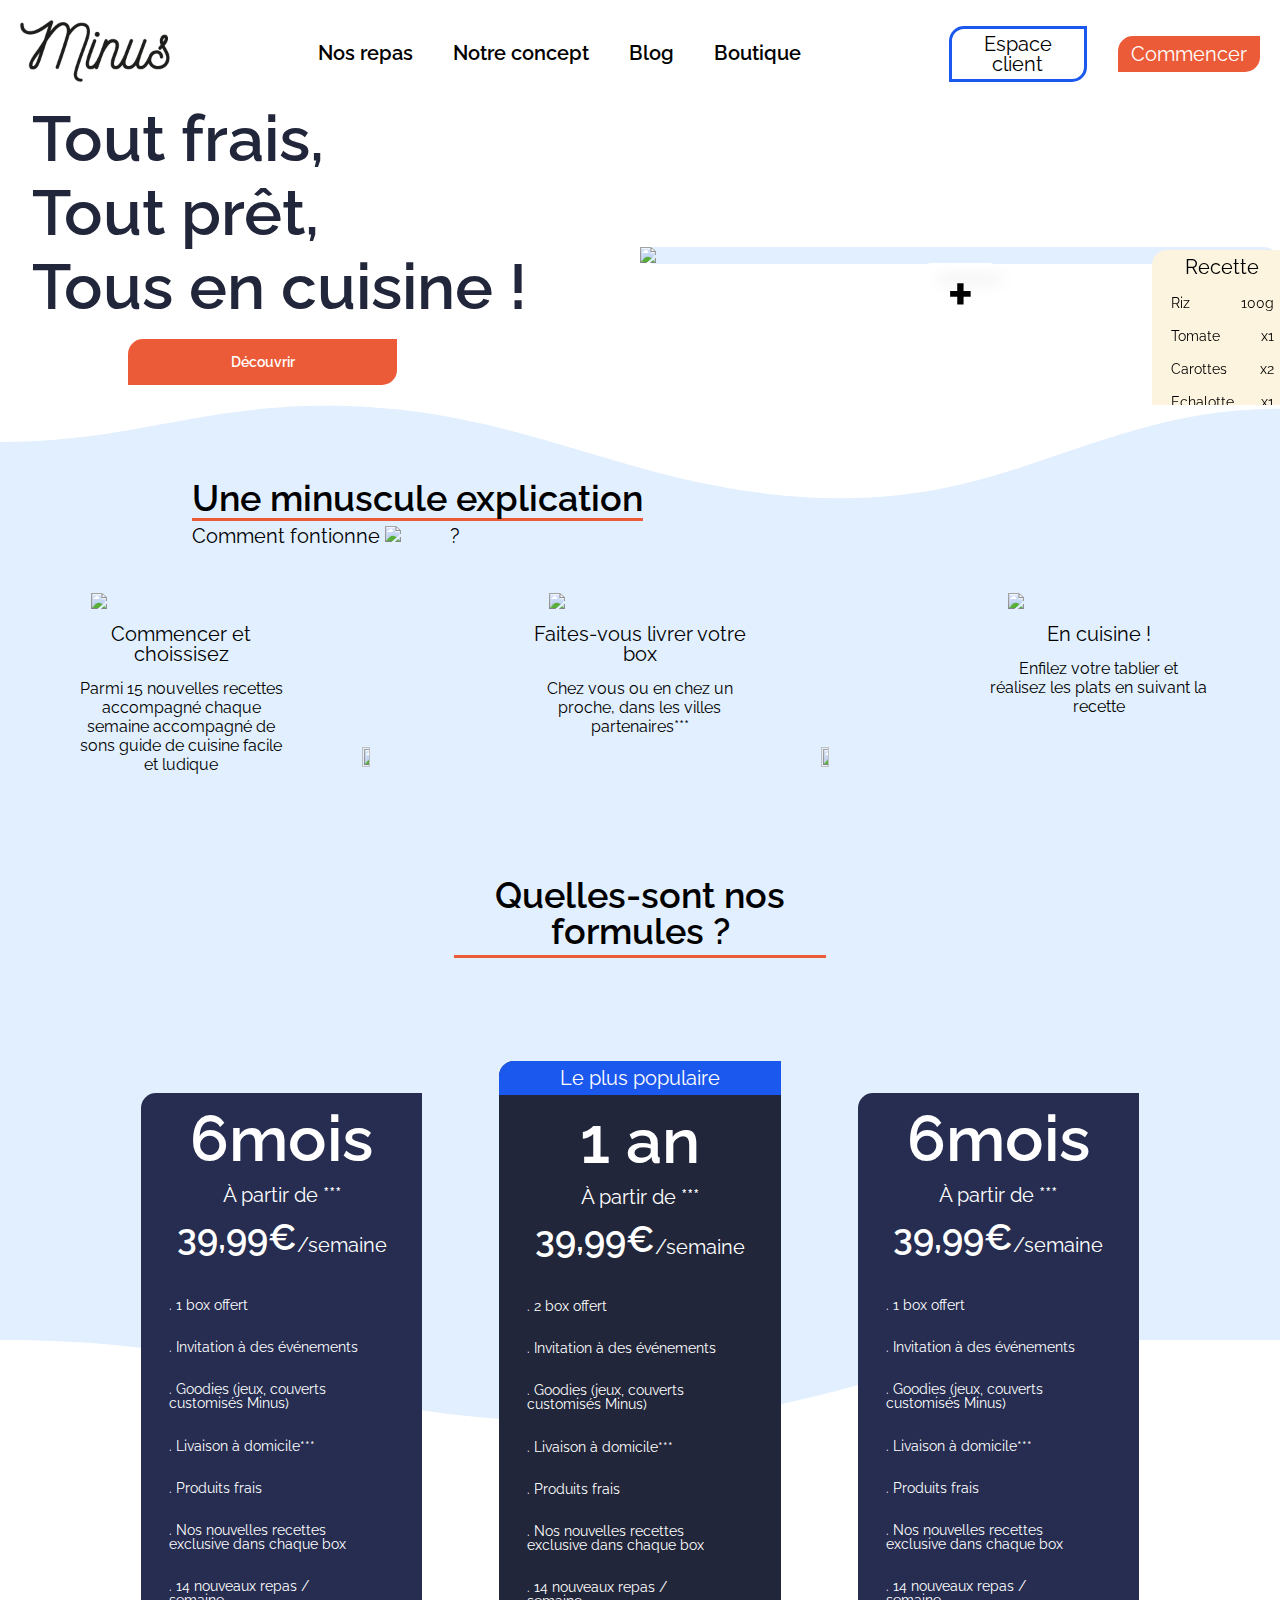
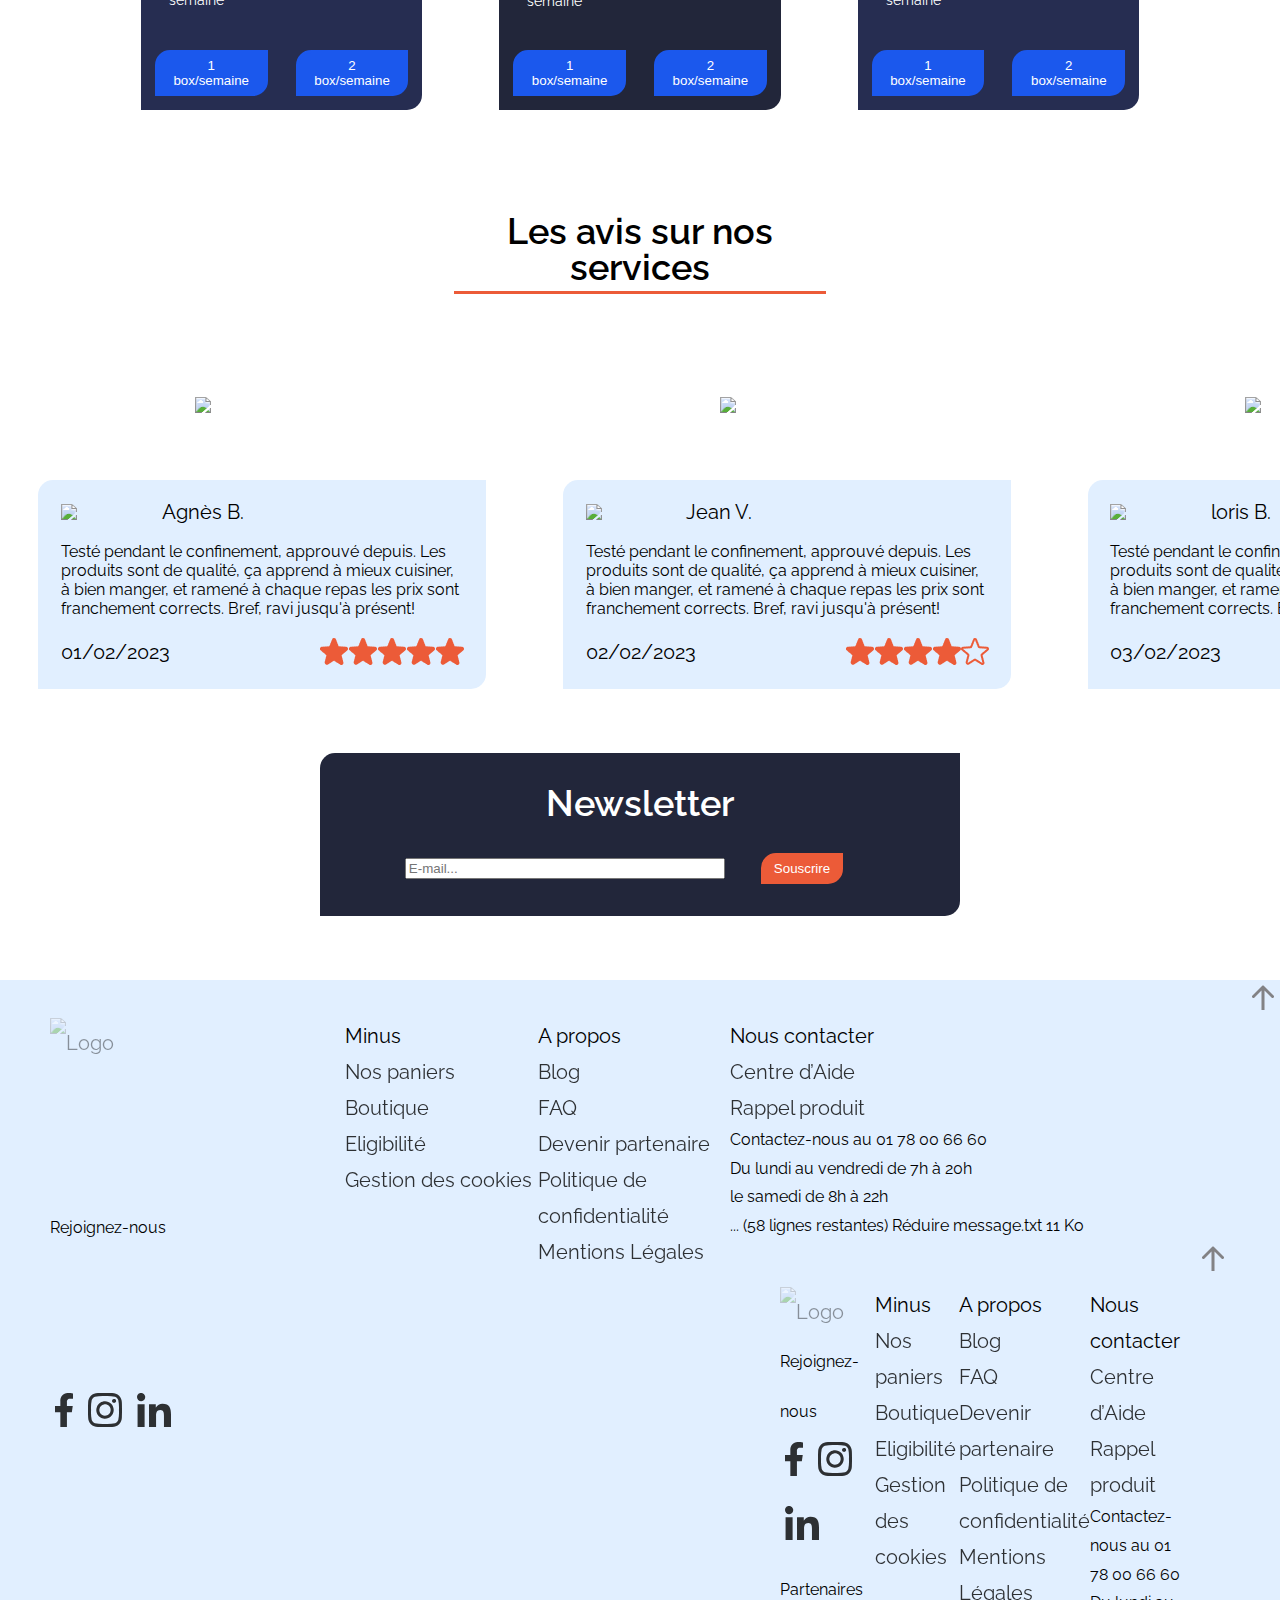
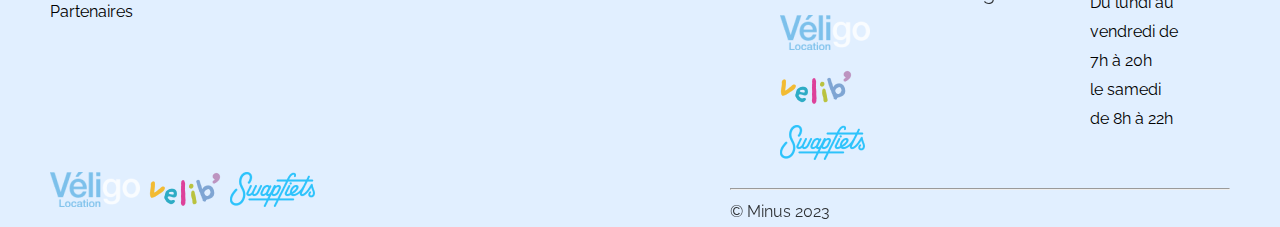
==== index.html @ b21fe46d "relou" ====
<!DOCTYPE html>
<html lang="fr">
    <head>
        <meta charset="utf-8" />
        <title>index</title>
        <link rel="stylesheet" href="reset.css">
        <link rel="stylesheet" href="accueil.css">
        <link rel="preconnect" href="https://fonts.googleapis.com"> 
        <link rel="preconnect" href="https://fonts.gstatic.com" crossorigin> 
        <link href="https://fonts.googleapis.com/css2?family=Montserrat:wght@100;200;300;400;500;600;700;800;900&family=Rubik:wght@300;400;700&display=swap" rel="stylesheet">
        <link rel="preconnect" href="https://fonts.googleapis.com"> 
        <link rel="preconnect" href="https://fonts.gstatic.com" crossorigin> 
        <link rel="stylesheet" href="">
        <link href="link rel="preconnect" href="https://fonts.googleapis.com"> 
        <link rel="preconnect" href="https://fonts.gstatic.com" crossorigin> 
        <link href="https://fonts.googleapis.com/css2?family=Raleway:wght@600;700&display=swap" rel="stylesheet">
        <link rel="stylesheet" href="accueil-mobile.css">
        <link rel="stylesheet" href="accueil.css">
        
				
    </head>
    <body>
        <header>

            <div class="menu-complet-mobile">
              <div id="mySidenav" class="sidenav">
                <a id="closeBtn" href="#" class="close">&times;</a>
                <ul>
                  <li>
                    <a href="abonnement.html">Nos Repas</a>
                  </li>
                  <li>
                    <a href="concept.html">Notre Concept</a>
                  </li>
                  <li>
                    <a href="#">Notre Blog</a>
                  </li>
                  <li>
                    <a href="#">Notre Boutique</a>
                  </li>
                  <li>
                    <a href="#">Contact</a>
                  </li>
                  <li>
                    <a href="#">Espace Minus</a>
                  </li>
                </ul>
              </div>
              <a href="#" id="openBtn">
                <span class="burger-icon">
                  <span></span>
                  <span></span>
                  <span></span>
                </span>
              </a>
              <script src="header-mobile.js"></script>
            </div>
      
            <a href="#">
              <img class="logo" src="Image/Logo minus.png" alt="Logo">
            </a>
            <nav class="nav-left">
              <ul>
                <li>
                  <a href="abonnement.html">Nos repas</a>
                </li>
                <li>
                  <a href="concept.html">Notre concept</a>
                </li>
                <li>
                  <a href="#">Blog</a>
                </li>
                <li>
                  <a href="#">Boutique</a>
                </li>
              </ul>
            </nav>
            <nav class="nav-right">
              <a id="btn-EClients" href="#">Espace client</a>
              <a id="btn-commencer" href="#">Commencer</a>
            </nav>
          </header> 
      
    <main>
        <div class="home">
            <section class="blockgauche">
                <div class="blocktxt">
                    <div class="TF">
                        <h1 class="Toutfrais">Tout frais,</h1>
                    </div>
                    <div style=>
                    <div class="TP">
                        <h1 class="Toutprêt">Tout prêt,</h1>
                    </div>
                    <div>
                    <div class="TEC">
                        <h1 class="Tousen">Tous en cuisine !</h1>
                    </div>
                </div>
                <div class="Rectangle3">Découvrir</div>
            </section>
            <section class="blockdroite">
                <div id='fondb'>
                    <h1 class="btnplus">+</h1>
                </div>
                    <div class="recette">
                        <h3>Recette</h3>
                        <ul>
                            <li><h5>Riz</h5><h5>100g</h5></li>
                            <li><h5>Tomate</h5><h5>x1</h5></li>
                            <li><h5>Carottes</h5><h5>x2</h5></li>
                            <li><h5>Echalotte</h5><h5>x1</h5></li>
                        </ul>
                    </div>
                <div class="panier">
                    <img src="image/Panier.png">
                </div>
            </section>
        </div>
        <div class="vague">
            <svg viewBox="0 0 1729 151" xmlns="http://www.w3.org/2000/svg" xmlns:xlink="http://www.w3.org/1999/xlink"><path fill="rgba(255, 255, 255, 1)" d="M 0 50 C 176.8 50 265.2 1 442 1 L 442 1 L 442 0 L 0 0 Z" stroke-width="0"></path> <path fill="rgba(255, 255, 255, 1)" d="M 441 1 C 721.4000000000001 1 861.5999999999999 126 1142 126 L 1142 126 L 1142 0 L 441 0 Z" stroke-width="0"></path> <path fill="rgba(255, 255, 255, 1)" d="M 1141 126 C 1376.2 126 1493.8 5 1729 5 L 1729 5 L 1729 0 L 1141 0 Z" stroke-width="0"></path></svg>
            <div class="tout">
                <h2 class='titre1'>Une minuscule explication </h2>
                <div class="paratout">
                    <h3 class="CF">Comment fontionne</h3>
                    <img class="plogo" src="image/Logo minus.png">
                    <h3>?</h3>
                </div>
            </div>
        </div>
        <div class='wave'>
            <div class="expli">
                <div class="explication">
                    <img src="image/panierplein.png">
                    <h3>Commencer et choissisez</h3>
                    <h4>Parmi 15 nouvelles recettes accompagné chaque semaine accompagné de sons guide de cuisine facile et ludique</h4>
                </div>
                <img class="fleche" src="image/Flechefleche.png" alt="">
                <div class="explication">
                    <img src="image/velo.png">
                    <h3>Faites-vous livrer votre box</h3>
                    <h4>Chez vous ou en chez un proche, dans les villes partenaires***</h4>
                </div>
                <img class="fleche" src="image/Flechefleche.png" alt="">
                <div class="explication">
                    <img src="image/salade.png">
                    <h3>En cuisine !</h3>
                    <h4>Enfilez votre tablier et réalisez les plats en suivant la recette</h4>
                </div>
            </div>
            <div>
                <h2 class="titre2">Quelles-sont nos formules ?</h2>
            </div>
            <div class="abonnements_mobiles">
                <div class="abonnement_mobile">
                    <div class="haut">
                        <div class="abo_gauche">
                            <h1>1 an</h1>
                            <h3>À partir de ***</h3>
                            <div class="aboprix_mobile"><h2>39,99 €</h2><h3>/semaine</h3></div>
                        </div>
                        <div class="abo_droite">
                            <h5>. 2 box offerts</h5>
                            <h5>. Invitation à des événements </h5>
                            <h5>. Goodies (jeux, couverts Minus...)</h5>
                        </div>
                    </div>
                    <div class="bas_mobile">
                        <h3>Faites votre choix</h3>
                        <div class="btn_mobile">
                            <button class="button">1 box/semaine</button>
                            <button class="button">2 box/semaine</button>
                        </div>
                    </div>
                </div>
                <div class="abonnement_mobile">
                    <div class="haut">
                        <div class="abo_gauche">
                            <h1>1 an</h1>
                            <h3>À partir de ***</h3>
                            <div class="aboprix_mobile"><h2>39,99 €</h2><h3>/semaine</h3></div>
                        </div>
                        <div class="abo_droite">
                            <h5>. 2 box offerts</h5>
                            <h5>. Invitation à des événements </h5>
                            <h5>. Goodies (jeux, couverts Minus...)</h5>
                        </div>
                    </div>
                    <div class="bas_mobile">
                        <h3>Faites votre choix</h3>
                        <div class="btn_mobile">
                            <button class="button">1 box/semaine</button>
                            <button class="button">2 box/semaine</button>
                        </div>
                    </div>
                </div>
                <div class="abonnement_mobile">
                    <div class="haut">
                        <div class="abo_gauche">
                            <h1>1 an</h1>
                            <h3>À partir de ***</h3>
                            <div class="aboprix_mobile"><h2>39,99 €</h2><h3>/semaine</h3></div>
                        </div>
                        <div class="abo_droite">
                            <h5>. 2 box offerts</h5>
                            <h5>. Invitation à des événements </h5>
                            <h5>. Goodies (jeux, couverts Minus...)</h5>
                        </div>
                    </div>
                    <div class="bas_mobile">
                        <h3>Faites votre choix</h3>
                        <div class="btn_mobile">
                            <button class="button">1 box/semaine</button>
                            <button class="button">2 box/semaine</button>
                        </div>
                    </div>
                </div>
            </div>
            <div class="abonnements">
                <div class="abonnement">
                    <div class="headabo">
                        <h1>6mois</h1>
                        <h3>À partir de ***</h3>
                        <div class="aboprix"><h2>39,99€</h2><h3>/semaine</h3></div>
                    </div>
                        <ul>
                            <li><h5>. 1 box offert</h5><img class="check"src="image/check box.png" alt=""></li>
                            <li><h5>. Invitation à des événements</h5><img class="check"src="image/check box non.png" alt=""></li>
                            <li><h5>. Goodies (jeux, couverts customisés Minus)</h5><img class="check"src="image/check box non.png" alt=""></li>
                            <li><h5>. Livaison à domicile***</h5><img class="check"src="image/check box.png" alt=""></li>
                            <li><h5>. Produits frais</h5><img class="check"src="image/check box.png" alt=""></li>
                            <li><h5>. Nos nouvelles recettes exclusive dans chaque box</h5><img class="check"src="image/check box.png" alt=""></li>
                            <li><h5>. 14 nouveaux repas / semaine</h5><img class="check"src="image/check box.png" alt=""></li>
                        </ul>
                    <div class="btnabo">
                        <button class="btn-bleu">1 box/semaine</button>
                        <button class="btn-bleu">2 box/semaine</button>
                    </div>
                </div>
                <div class="abonnement abonnement-1-an">
                    <div class="LPP"><h3>Le plus populaire</h3></div>
                    <div class="headabo">
                        <h1>1 an</h1>
                        <h3>À partir de ***</h3>
                        <div class="aboprix"><h2>39,99€</h2><h3>/semaine</h3></div>
                    </div>
                        <ul>
                            <li><h5>. 2 box offert</h5><img class="check"src="image/check box.png" alt=""></li>
                            <li><h5>. Invitation à des événements</h5><img class="check"src="image/check box.png" alt=""></li>
                            <li><h5>. Goodies (jeux, couverts customisés Minus)</h5><img class="check"src="image/check box.png" alt=""></li>
                            <li><h5>. Livaison à domicile***</h5><img class="check"src="image/check box.png" alt=""></li>
                            <li><h5>. Produits frais</h5><img class="check"src="image/check box.png" alt=""></li>
                            <li><h5>. Nos nouvelles recettes exclusive dans chaque box</h5><img class="check"src="image/check box.png" alt=""></li>
                            <li><h5>. 14 nouveaux repas / semaine</h5><img class="check"src="image/check box.png" alt=""></li>
                        </ul>
                    <div class="btnabo">
                        <button class="btn-bleu">1 box/semaine</button>
                        <button class="btn-bleu">2 box/semaine</button>
                    </div>
                </div>
                <div class="abonnement">
                    <div class="headabo">
                        <h1>6mois</h1>
                        <h3>À partir de ***</h3>
                        <div class="aboprix"><h2>39,99€</h2><h3>/semaine</h3></div>
                    </div>
                        <ul>
                            <li><h5>. 1 box offert</h5><img class="check"src="image/check box non.png" alt=""></li>
                            <li><h5>. Invitation à des événements</h5><img class="check"src="image/check box non.png" alt=""></li>
                            <li><h5>. Goodies (jeux, couverts customisés Minus)</h5><img class="check"src="image/check box non.png" alt=""></li>
                            <li><h5>. Livaison à domicile***</h5><img class="check"src="image/check box non.png" alt=""></li>
                            <li><h5>. Produits frais</h5><img class="check"src="image/check box non.png" alt=""></li>
                            <li><h5>. Nos nouvelles recettes exclusive dans chaque box</h5><img class="check"src="image/check box non.png" alt=""></li>
                            <li><h5>. 14 nouveaux repas / semaine</h5><img class="check"src="image/check box non.png" alt=""></li>
                        </ul>
                        <div class="btnabo">
                            <button class="btn-bleu">1 box/semaine</button>
                            <button class="btn-bleu">2 box/semaine</button>
                        </div>
                </div>
            </div> 
            <svg class="vague-2" viewBox="0 0 1728 500" xmlns="http://www.w3.org/2000/svg" xmlns:xlink="http://www.w3.org/1999/xlink"><path fill="rgba(225, 239, 255, 1)" d="M 0 0 C 396.5 0 396.5 110 793 110 L 793 110 L 793 0 L 0 0 Z" stroke-width="0"></path> <path fill="rgba(225, 239, 255, 1)" d="M 792 110 C 1178.5 110 1178.5 0 1565 0 L 1565 0 L 1565 0 L 792 0 Z" stroke-width="0"></path> </svg>
        </div>
        <h2 class="titre2" >Les avis sur nos services</h2>
        <div class="slideravis">
            <div class="avisgeneral">
                <img src="image/photo 1.png">
                <div class="avis">
                    <div class="profilavis">
                        <img src="image/photo 1.png">
                        <h3>Agnès B.</h3>
                    </div>
                    <div class="textavis">
                        <h4>Testé pendant le confinement, approuvé depuis. Les produits sont de qualité, ça apprend à mieux cuisiner, à bien manger, et ramené à chaque repas les prix sont franchement corrects. Bref, ravi jusqu'à présent!</h4>
                    </div>
                    <div class="footeravis">
                        <h3>01/02/2023</h3>
                        <div class="etoile">
                            <img src="Image/etoileo.png">
                            <img src="Image/etoileo.png">
                            <img src="Image/etoileo.png">
                            <img src="Image/etoileo.png">
                            <img src="Image/etoileo.png">
                        </div>
                    </div>
                </div>
            </div>
            <div class="avisgeneral">
                <img src="image/papy.png">
                <div class="avis">
                    <div class="profilavis">
                        <img src="image/papy.png">
                        <h3>Jean V.</h3>
                    </div>
                    <div class="textavis">
                        <h4>Testé pendant le confinement, approuvé depuis. Les produits sont de qualité, ça apprend à mieux cuisiner, à bien manger, et ramené à chaque repas les prix sont franchement corrects. Bref, ravi jusqu'à présent!</h4>
                    </div>
                    <div class="footeravis">
                        <h3>02/02/2023</h3>
                        <div class="etoile">
                            <img src="Image/etoileo.png">
                            <img src="Image/etoileo.png">
                            <img src="Image/etoileo.png">
                            <img src="Image/etoileo.png">
                            <img src="Image/etoilen.png">
                        </div>
                    </div>
                </div>
            </div>
            <div class="avisgeneral">
                <img src="image/femme.png">
                <div class="avis">
                    <div class="profilavis">
                        <img src="image/femme.png">
                        <h3>loris B.</h3>
                    </div>
                    <div class="textavis">
                        <h4>Testé pendant le confinement, approuvé depuis. Les produits sont de qualité, ça apprend à mieux cuisiner, à bien manger, et ramené à chaque repas les prix sont franchement corrects. Bref, ravi jusqu'à présent!</h4>
                    </div>
                    <div class="footeravis">
                        <h3>03/02/2023</h3>
                        <div class="etoile">
                            <img src="Image/etoileo.png">
                            <img src="Image/etoileo.png">
                            <img src="Image/etoileo.png">
                            <img src="Image/etoileo.png">
                            <img src="Image/etoileo.png">
                        </div>
                    </div>
                </div>
            </div>
            <div class="avisgeneral">
                <img src="image/photo 1.png">
                <div class="avis">
                    <div class="profilavis">
                        <img src="image/photo 1.png">
                        <h3>Agnès B.</h3>
                    </div>
                    <div class="textavis">
                        <h4>Testé pendant le confinement, approuvé depuis. Les produits sont de qualité, ça apprend à mieux cuisiner, à bien manger, et ramené à chaque repas les prix sont franchement corrects. Bref, ravi jusqu'à présent!</h4>
                    </div>
                    <div class="footeravis">
                        <h3>04/02/2023</h3>
                        <div class="etoile">
                            <img src="Image/etoileo.png">
                            <img src="Image/etoileo.png">
                            <img src="Image/etoileo.png">
                            <img src="Image/etoileo.png">
                            <img src="Image/etoileo.png">
                        </div>
                    </div>
                </div>
            </div>
            <div class="avisgeneral">
                <img src="image/photo 1.png">
                <div class="avis">
                    <div class="profilavis">
                        <img src="image/photo 1.png">
                        <h3>Agnès B.</h3>
                    </div>
                    <div class="textavis">
                        <h4>Testé pendant le confinement, approuvé depuis. Les produits sont de qualité, ça apprend à mieux cuisiner, à bien manger, et ramené à chaque repas les prix sont franchement corrects. Bref, ravi jusqu'à présent!</h4>
                    </div>
                    <div class="footeravis">
                        <h3>01/02/2023</h3>
                        <div class="etoile">
                            <img src="Image/etoileo.png">
                            <img src="Image/etoileo.png">
                            <img src="Image/etoileo.png">
                            <img src="Image/etoileo.png">
                            <img src="Image/etoilen.png">
                        </div>
                    </div>
                </div>
            </div>
        </div>
        <div class="newsletter">
            <h2>Newsletter</h2>
            <div>
                <form class="search" action="">
                <input class="placeholder" type="search" placeholder="E-mail..." required>
                <button class="button" type="submit">Souscrire</button>
              </form>   
            </div>
        </div>
    </main>
    
    <footer>
      <div class="footer-desktop">
        <div class="retour">
          <a href="#">
            <img style="padding:5px;" src="images/arrow.png" alt="flèche pour remonter">
          </a>
        </div>
        <div class="contenu-footer">
          <div class="illust">
            <a href="#">
              <img id="logo-footer" src="images/group.png" alt="Logo">
            </a>
            <p>
              <b>Rejoignez-nous</b>
            </p>
            <div class="svg-footer">
              <a href="https://www.facebook.com">
                <svg width="18" height="34" viewBox="0 0 18 34" fill="none" xmlns="http://www.w3.org/2000/svg">
                  <path d="M16.8216 19.1251L17.7542 12.9626H11.9188V8.97826C11.8783 8.51869 11.9404 8.0558 12.1007 7.62383C12.2609 7.19186 12.5152 6.80187 12.8445 6.48274C13.1739 6.1636 13.57 5.92349 14.0036 5.78017C14.4371 5.63685 14.8969 5.59398 15.349 5.65476H18.0021V0.42513C16.4439 0.167335 14.8692 0.0252887 13.2905 0.000129813C12.2045 -0.0833884 11.1136 0.0757812 10.0952 0.466355C9.07684 0.856929 8.15585 1.46935 7.39754 2.26019C6.63923 3.05103 6.06218 4.00094 5.70728 5.04258C5.35238 6.08422 5.22832 7.19208 5.34391 8.28763V12.9626H0V19.1251H5.34391V34.0001H11.9188V19.1251H16.8216Z" fill="black" />
                </svg>
              </a>
              <a href="https://www.instagram.com">
                <svg width="34" height="34" viewBox="0 0 34 34" fill="none" xmlns="http://www.w3.org/2000/svg">
                  <path d="M16.9965 8.28211C15.2733 8.28355 13.5891 8.79589 12.1569 9.75438C10.7246 10.7129 9.60858 12.0745 8.94978 13.6672C8.29098 15.2599 8.11899 17.0121 8.45553 18.7026C8.79208 20.393 9.62205 21.9457 10.8406 23.1645C12.0591 24.3833 13.6115 25.2134 15.3016 25.55C16.9917 25.8866 18.7436 25.7146 20.3359 25.0557C21.9283 24.3967 23.2896 23.2805 24.2479 21.8479C25.2062 20.4154 25.7184 18.7309 25.7199 17.0073C25.7228 15.8607 25.4991 14.7248 25.0617 13.6649C24.6244 12.605 23.9819 11.642 23.1713 10.8312C22.3607 10.0204 21.3979 9.37787 20.3382 8.94041C19.2785 8.50295 18.1429 8.27923 16.9965 8.28211ZM16.9965 22.6663C15.8761 22.6648 14.7812 22.3311 13.8504 21.7073C12.9196 21.0835 12.1946 20.1976 11.7671 19.1617C11.3397 18.1257 11.229 16.9863 11.449 15.8874C11.669 14.7886 12.2098 13.7796 13.0031 12.9882C13.7964 12.1968 14.8065 11.6584 15.9057 11.4412C17.0049 11.224 18.1439 11.3377 19.1785 11.7679C20.2131 12.198 21.0969 12.9254 21.7182 13.8581C22.3395 14.7907 22.6703 15.8866 22.6689 17.0073C22.6638 18.5091 22.064 19.9477 21.0009 21.0083C19.9379 22.0688 18.498 22.665 16.9965 22.6663ZM28.101 7.92524C28.101 7.52335 27.9818 7.13049 27.7586 6.79633C27.5354 6.46217 27.2181 6.20172 26.8469 6.04793C26.4756 5.89413 26.0672 5.85389 25.6731 5.9323C25.279 6.0107 24.917 6.20423 24.6329 6.48841C24.3487 6.77259 24.1553 7.13465 24.0769 7.52882C23.9985 7.92299 24.0387 8.33155 24.1925 8.70285C24.3462 9.07415 24.6066 9.3915 24.9407 9.61478C25.2748 9.83805 25.6676 9.95723 26.0694 9.95723C26.3367 9.95787 26.6015 9.9058 26.8487 9.804C27.0959 9.70219 27.3206 9.55266 27.5099 9.36394C27.6993 9.17522 27.8496 8.95102 27.9523 8.70415C28.0549 8.45729 28.1079 8.19261 28.1083 7.92524H28.101ZM33.8729 9.98879C33.9289 7.34597 32.9428 4.78727 31.1277 2.8659C29.2028 1.05669 26.6473 0.0713855 24.0063 0.120171C21.2004 -0.0400571 12.7877 -0.0400571 9.98188 0.120171C7.3433 0.0691425 4.78933 1.05191 2.86532 2.85862C1.05335 4.78197 0.0677381 7.33933 0.120147 9.98151C-0.0400489 12.7879 -0.0400489 21.2024 0.120147 24.0088C0.0643392 26.6516 1.05043 29.2102 2.86532 31.1317C4.79055 32.9407 7.34564 33.9267 9.98674 33.8798C12.7926 34.0401 21.2053 34.0401 24.0111 33.8798C26.6534 33.9356 29.2114 32.9494 31.1326 31.1341C32.9414 29.2088 33.9265 26.6527 33.8777 24.0112C34.0404 21.2024 34.0404 12.7976 33.8802 9.98879H33.8729ZM30.2466 27.0216C29.9582 27.7528 29.5226 28.417 28.9669 28.9728C28.4111 29.5287 27.7471 29.9644 27.016 30.2528C23.7219 30.929 20.3518 31.1585 16.9965 30.935C13.6412 31.1549 10.2716 30.9255 6.977 30.2528C6.2459 29.9644 5.58188 29.5287 5.02614 28.9728C4.4704 28.417 4.0348 27.7528 3.74639 27.0216C3.07346 23.7288 2.84651 20.3605 3.07163 17.0073C2.85176 13.6513 3.08114 10.281 3.75367 6.98572C4.04125 6.25312 4.47647 5.58755 5.03225 5.0304C5.58803 4.47325 6.25249 4.03645 6.98429 3.74716C10.2759 3.07084 13.6435 2.84057 16.9965 3.06255C20.3518 2.84264 23.7215 3.07206 27.016 3.74473C27.7471 4.0332 28.4111 4.46889 28.9669 5.02474C29.5226 5.58059 29.9582 6.24476 30.2466 6.97601C30.9268 10.2735 31.1595 13.6476 30.9384 17.0073C31.1606 20.361 30.9304 23.7293 30.2539 27.0216H30.2466Z" fill="black" />
                </svg>
              </a>
              <a href="https://www.linkedin.com">
                <svg width="34" height="34" viewBox="0 0 34 34" fill="none" xmlns="http://www.w3.org/2000/svg">
                  <g clip-path="url(#clip0_882_4969)">
                    <path d="M7.61114 34V11.3001H0.568286V34H7.61114ZM4.08243 8.20367C4.89369 8.2075 5.68786 7.97069 6.36453 7.52316C7.0412 7.07564 7.56996 6.43752 7.88396 5.68948C8.19797 4.94145 8.2831 4.1171 8.12859 3.32068C7.97409 2.52426 7.5869 1.79154 7.01597 1.21518C6.44504 0.638815 5.71602 0.244695 4.9211 0.0826555C4.12618 -0.079384 3.30106 -0.00206474 2.55009 0.304836C1.79911 0.611736 1.156 1.13443 0.702092 1.80683C0.248181 2.47923 0.00385165 3.27113 0 4.08238C0.00184824 5.16814 0.431329 6.20946 1.19543 6.98084C1.95953 7.75221 2.99674 8.19154 4.08243 8.20367ZM34 34V21.5317C34 15.4287 32.6886 10.7318 25.5559 10.7318C24.2167 10.6823 22.8893 10.997 21.7149 11.6423C20.5405 12.2877 19.5631 13.2396 18.887 14.3965H18.7874V11.3001H12.0263V34H19.0691V22.7605C19.0691 19.8001 19.6301 16.932 23.2949 16.932C26.9061 16.932 26.9596 20.3101 26.9596 22.9427V34H34Z" fill="black" />
                  </g>
                  <defs>
                    <clipPath id="clip0_882_4969">
                      <rect width="34" height="34" fill="white" />
                    </clipPath>
                  </defs>
                </svg>
              </a>
            </div>
            <p>
              <b>Partenaires</b>
            </p>
            <div class="partenaire">
              <img src="images/1.png" alt="partenaire 1">
              <img src="images/2.png" alt="partenaire 2">
              <img src="images/3.png" alt="partenaire 3">
            </div>
          </div>
          <div class="rubriques">
            <div class="colonne">
              <ul>
                <h3>Minus</h3>
                <li>
                  <a href="#">Nos paniers</a>
                </li>
                <li>
                  <a href="#">Boutique</a>
                </li>
                <li>
                  <a href="#">Eligibilité</a>
                </li>
                <li>
                  <a href="#">Gestion des cookies</a>
                </li>
              </ul>
            </div>
            <div class="colonne">
              <ul>
                <h3>A propos</h3>
                <li>
                  <a href="#">Blog</a>
                </li>
                <li>
                  <a href="#">FAQ</a>
                </li>
                <li>
                  <a href="#">Devenir partenaire</a>
                </li>
                <li>
                  <a href="#">Politique de confidentialité</a>
                </li>
                <li>
                  <a href="#">Mentions Légales</a>
                </li>
              </ul>
            </div>
            <div class="colonne">
              <ul>
                <h3>Nous contacter</h3>
                <li>
                  <a href="#">Centre d’Aide</a>
                </li>
                <li>
                  <a href="#">Rappel produit</a>
                </li>
                <li>
                  <p>
                    <b>Contactez-nous au 01 78 00 66 60 <br> Du lundi au vendredi de 7h à 20h <br> le samedi de 8h à 22h </b>
                  </p>
                </li>
... (58 lignes restantes)
Réduire
message.txt
11 Ko
﻿
    <footer>
      <div class="footer-desktop">
        <div class="retour">
          <a href="#">
            <img style="padding:5px;" src="images/arrow.png" alt="flèche pour remonter">
          </a>
        </div>
        <div class="contenu-footer">
          <div class="illust">
            <a href="#">
              <img id="logo-footer" src="images/group.png" alt="Logo">
            </a>
            <p>
              <b>Rejoignez-nous</b>
            </p>
            <div class="svg-footer">
              <a href="https://www.facebook.com">
                <svg width="18" height="34" viewBox="0 0 18 34" fill="none" xmlns="http://www.w3.org/2000/svg">
                  <path d="M16.8216 19.1251L17.7542 12.9626H11.9188V8.97826C11.8783 8.51869 11.9404 8.0558 12.1007 7.62383C12.2609 7.19186 12.5152 6.80187 12.8445 6.48274C13.1739 6.1636 13.57 5.92349 14.0036 5.78017C14.4371 5.63685 14.8969 5.59398 15.349 5.65476H18.0021V0.42513C16.4439 0.167335 14.8692 0.0252887 13.2905 0.000129813C12.2045 -0.0833884 11.1136 0.0757812 10.0952 0.466355C9.07684 0.856929 8.15585 1.46935 7.39754 2.26019C6.63923 3.05103 6.06218 4.00094 5.70728 5.04258C5.35238 6.08422 5.22832 7.19208 5.34391 8.28763V12.9626H0V19.1251H5.34391V34.0001H11.9188V19.1251H16.8216Z" fill="black" />
                </svg>
              </a>
              <a href="https://www.instagram.com">
                <svg width="34" height="34" viewBox="0 0 34 34" fill="none" xmlns="http://www.w3.org/2000/svg">
                  <path d="M16.9965 8.28211C15.2733 8.28355 13.5891 8.79589 12.1569 9.75438C10.7246 10.7129 9.60858 12.0745 8.94978 13.6672C8.29098 15.2599 8.11899 17.0121 8.45553 18.7026C8.79208 20.393 9.62205 21.9457 10.8406 23.1645C12.0591 24.3833 13.6115 25.2134 15.3016 25.55C16.9917 25.8866 18.7436 25.7146 20.3359 25.0557C21.9283 24.3967 23.2896 23.2805 24.2479 21.8479C25.2062 20.4154 25.7184 18.7309 25.7199 17.0073C25.7228 15.8607 25.4991 14.7248 25.0617 13.6649C24.6244 12.605 23.9819 11.642 23.1713 10.8312C22.3607 10.0204 21.3979 9.37787 20.3382 8.94041C19.2785 8.50295 18.1429 8.27923 16.9965 8.28211ZM16.9965 22.6663C15.8761 22.6648 14.7812 22.3311 13.8504 21.7073C12.9196 21.0835 12.1946 20.1976 11.7671 19.1617C11.3397 18.1257 11.229 16.9863 11.449 15.8874C11.669 14.7886 12.2098 13.7796 13.0031 12.9882C13.7964 12.1968 14.8065 11.6584 15.9057 11.4412C17.0049 11.224 18.1439 11.3377 19.1785 11.7679C20.2131 12.198 21.0969 12.9254 21.7182 13.8581C22.3395 14.7907 22.6703 15.8866 22.6689 17.0073C22.6638 18.5091 22.064 19.9477 21.0009 21.0083C19.9379 22.0688 18.498 22.665 16.9965 22.6663ZM28.101 7.92524C28.101 7.52335 27.9818 7.13049 27.7586 6.79633C27.5354 6.46217 27.2181 6.20172 26.8469 6.04793C26.4756 5.89413 26.0672 5.85389 25.6731 5.9323C25.279 6.0107 24.917 6.20423 24.6329 6.48841C24.3487 6.77259 24.1553 7.13465 24.0769 7.52882C23.9985 7.92299 24.0387 8.33155 24.1925 8.70285C24.3462 9.07415 24.6066 9.3915 24.9407 9.61478C25.2748 9.83805 25.6676 9.95723 26.0694 9.95723C26.3367 9.95787 26.6015 9.9058 26.8487 9.804C27.0959 9.70219 27.3206 9.55266 27.5099 9.36394C27.6993 9.17522 27.8496 8.95102 27.9523 8.70415C28.0549 8.45729 28.1079 8.19261 28.1083 7.92524H28.101ZM33.8729 9.98879C33.9289 7.34597 32.9428 4.78727 31.1277 2.8659C29.2028 1.05669 26.6473 0.0713855 24.0063 0.120171C21.2004 -0.0400571 12.7877 -0.0400571 9.98188 0.120171C7.3433 0.0691425 4.78933 1.05191 2.86532 2.85862C1.05335 4.78197 0.0677381 7.33933 0.120147 9.98151C-0.0400489 12.7879 -0.0400489 21.2024 0.120147 24.0088C0.0643392 26.6516 1.05043 29.2102 2.86532 31.1317C4.79055 32.9407 7.34564 33.9267 9.98674 33.8798C12.7926 34.0401 21.2053 34.0401 24.0111 33.8798C26.6534 33.9356 29.2114 32.9494 31.1326 31.1341C32.9414 29.2088 33.9265 26.6527 33.8777 24.0112C34.0404 21.2024 34.0404 12.7976 33.8802 9.98879H33.8729ZM30.2466 27.0216C29.9582 27.7528 29.5226 28.417 28.9669 28.9728C28.4111 29.5287 27.7471 29.9644 27.016 30.2528C23.7219 30.929 20.3518 31.1585 16.9965 30.935C13.6412 31.1549 10.2716 30.9255 6.977 30.2528C6.2459 29.9644 5.58188 29.5287 5.02614 28.9728C4.4704 28.417 4.0348 27.7528 3.74639 27.0216C3.07346 23.7288 2.84651 20.3605 3.07163 17.0073C2.85176 13.6513 3.08114 10.281 3.75367 6.98572C4.04125 6.25312 4.47647 5.58755 5.03225 5.0304C5.58803 4.47325 6.25249 4.03645 6.98429 3.74716C10.2759 3.07084 13.6435 2.84057 16.9965 3.06255C20.3518 2.84264 23.7215 3.07206 27.016 3.74473C27.7471 4.0332 28.4111 4.46889 28.9669 5.02474C29.5226 5.58059 29.9582 6.24476 30.2466 6.97601C30.9268 10.2735 31.1595 13.6476 30.9384 17.0073C31.1606 20.361 30.9304 23.7293 30.2539 27.0216H30.2466Z" fill="black" />
                </svg>
              </a>
              <a href="https://www.linkedin.com">
                <svg width="34" height="34" viewBox="0 0 34 34" fill="none" xmlns="http://www.w3.org/2000/svg">
                  <g clip-path="url(#clip0_882_4969)">
                    <path d="M7.61114 34V11.3001H0.568286V34H7.61114ZM4.08243 8.20367C4.89369 8.2075 5.68786 7.97069 6.36453 7.52316C7.0412 7.07564 7.56996 6.43752 7.88396 5.68948C8.19797 4.94145 8.2831 4.1171 8.12859 3.32068C7.97409 2.52426 7.5869 1.79154 7.01597 1.21518C6.44504 0.638815 5.71602 0.244695 4.9211 0.0826555C4.12618 -0.079384 3.30106 -0.00206474 2.55009 0.304836C1.79911 0.611736 1.156 1.13443 0.702092 1.80683C0.248181 2.47923 0.00385165 3.27113 0 4.08238C0.00184824 5.16814 0.431329 6.20946 1.19543 6.98084C1.95953 7.75221 2.99674 8.19154 4.08243 8.20367ZM34 34V21.5317C34 15.4287 32.6886 10.7318 25.5559 10.7318C24.2167 10.6823 22.8893 10.997 21.7149 11.6423C20.5405 12.2877 19.5631 13.2396 18.887 14.3965H18.7874V11.3001H12.0263V34H19.0691V22.7605C19.0691 19.8001 19.6301 16.932 23.2949 16.932C26.9061 16.932 26.9596 20.3101 26.9596 22.9427V34H34Z" fill="black" />
                  </g>
                  <defs>
                    <clipPath id="clip0_882_4969">
                      <rect width="34" height="34" fill="white" />
                    </clipPath>
                  </defs>
                </svg>
              </a>
            </div>
            <p>
              <b>Partenaires</b>
            </p>
            <div class="partenaire">
              <img src="images/1.png" alt="partenaire 1">
              <img src="images/2.png" alt="partenaire 2">
              <img src="images/3.png" alt="partenaire 3">
            </div>
          </div>
          <div class="rubriques">
            <div class="colonne">
              <ul>
                <h3>Minus</h3>
                <li>
                  <a href="#">Nos paniers</a>
                </li>
                <li>
                  <a href="#">Boutique</a>
                </li>
                <li>
                  <a href="#">Eligibilité</a>
                </li>
                <li>
                  <a href="#">Gestion des cookies</a>
                </li>
              </ul>
            </div>
            <div class="colonne">
              <ul>
                <h3>A propos</h3>
                <li>
                  <a href="#">Blog</a>
                </li>
                <li>
                  <a href="#">FAQ</a>
                </li>
                <li>
                  <a href="#">Devenir partenaire</a>
                </li>
                <li>
                  <a href="#">Politique de confidentialité</a>
                </li>
                <li>
                  <a href="#">Mentions Légales</a>
                </li>
              </ul>
            </div>
            <div class="colonne">
              <ul>
                <h3>Nous contacter</h3>
                <li>
                  <a href="#">Centre d’Aide</a>
                </li>
                <li>
                  <a href="#">Rappel produit</a>
                </li>
                <li>
                  <p>
                    <b>Contactez-nous au 01 78 00 66 60 <br> Du lundi au vendredi de 7h à 20h <br> le samedi de 8h à 22h </b>
                  </p>
                </li>
              </ul>
            </div>
          </div>
        </div>
        <hr>
        <div class="bas-footer">
          <p style="color: black; opacity: 80%;">© Minus 2023 </p>
        </div>
      </div>

      <!-- DEBUT FOOTER MOBILE -->
      <div class="footer-mobile">
        <div class="partie1-footer-mobile">
          <h2>Newsletter</h2>
          <form action="/leads-subscribing-newsletter" method="post">
            <div class="email">
              <label for="email"></label>
              <input id="email" name="subscriber_email" type="email" />
            </div>
            <div class="submit">
              <button type="submit">S&#39;inscrire &agrave; la newsletter</button>
            </div>
          </form>
          <h2>Rejoignez-nous</h2>
          <div class="reseaux-sociaux">
            <img src="images/facebook.png" alt="facebook">
            <img src="images/instagram.png" alt="instagram">
            <img src="images/linkedin.png" alt="linkedin">
          </div>
        </div>
        <hr>
        <div class="partie2-footer-mobile">
          <p>Minus</p>
          <img src="images/chevron-footer.png" alt="chevron-footer">
        </div>
        <hr>
        <div class="partie2-footer-mobile">
          <p>A propos</p>
          <img src="images/chevron-footer.png" alt="chevron-footer">
        </div>
        <hr>
        <div class="partie2-footer-mobile">
          <p>Nous contacter</p>
          <img src="images/chevron-footer.png" alt="chevron-footer">
        </div>
        <hr>
        <div class="partie3-footer-mobile">
          <img src="images/Group.png" alt="Group">
          <br>
          <div class="mentions-confidentialite">
            <a href="#">Mentions Légales</a>
            <a href="#">Confidentialité</a>
          </div>
          <p>&copy Minus 2023</p>
        </div>
      </div>
      <!-- FIN FOOTER MOBILE -->
    </footer>

    </body>			
</html>
---- accueil.css ----
html{
    font-family: 'Raleway', sans-serif;
}

h1{
    font-weight: 600;
    Font-size: 64px;

}

h2{
    font-weight: 600;
    Font-size: 36px;
}

h3{
    font-weight: 400;
    Font-size: 20px;
    
}

h4{
    font-family: Raleway;
    font-size: 16px;
    font-weight: 400;
    line-height: 19px;
    letter-spacing: 0em;
    text-align: left;

}

h5{
    Font-style: SemiBold;
    Font-size: 14px;
}

.menu-complet-mobile{
    display: none;
}

/* DEBUT HEADER DESKTOP */

header{
    display: flex;
    align-items: center;
    justify-content: space-between;
    font-weight: 400;
    padding: 20px;
    position: sticky;
    top: 0;
    background: white;
  }


header a{
    text-decoration: none;
    font-size:20px;
    color: black;
    border-bottom: 2px solid #ec5c3800;
}
header .nav-left a:hover {
  border-bottom: 2px solid #EC5B38;
}
header nav{
    display: flex;
    justify-content: space-between;
    width: 100%;
  }
header nav ul{
    display: flex;
    justify-content: space-between;
    list-style-type: none;
  }
header nav ul li a{
    display: inline-block;
    padding: 10px;
    margin: 10px;
}
.nav{
  display: flex;
  justify-content: space-between;
  align-items: center;
}

.nav-left{
    display: flex;
    flex-direction: row;
    justify-content: center;
    align-items: center;
    gap: 65px;
    font-weight: 600;
}

.nav-right{
    display: flex;
    width: 40%;
    flex-direction: row;
    justify-content: flex-end;
    align-items: center;
    padding: 0px;
    gap: 31px;
  }
.nav ul li a {
  display: flex;
  justify-content: space-between;
  align-items: center;
}
.logo{
    width:150px;
    height:auto ;
}
#btn-EClients{
    border: 3px #1B58ED solid ;
    border-radius: 15px 0px;
    padding: 5px 10px ;
    font-size: 20px;
    font-weight: 400;
    text-align: center;
}
#btn-EClients:hover{
    background: #1B58ED;
    color:#ffff;
}

#btn-commencer{
    background: #EC5B38;
    border: 3px #EC5B38 solid ;
    color:#ffff;
    border-radius: 15px 0px;
    padding: 5px 10px;
}
#btn-commencer:hover{
    background: #ffffff;
    color:#000;
}

/* FIN HEADER DESKTOP */ 



.blockgauche{
    width: 50%;
    display: flex;
    flex-direction: column; 
    flex: 1 1 0px;
}
.blocktxt{
    width: 100%; 
    display: flex; 
    flex-direction: column; 
    margin: 0 auto;
    margin-left: 5%;
    margin-right: 5%;
}
.TF{
    
    display: flex; 
    
}
.Toutfrais{
    color: rgba(34, 38, 58, 1);

}
.TP{
   
    padding-top: 10px; 
    padding-bottom: 10px; 
}

.Toutprêt{
    
    color: rgba(34, 38, 58, 1);
}

.TEC{ 
}
    
.Tousen{ 
    
    color: rgba(34, 38, 58, 1);
}
    
.Rectangle3{ 
    width: 20%; 
    padding-top: 13px; 
    padding-bottom: 13px; 
    padding-left: 68px; 
    padding-right: 67px; 
    background-color: rgba(236, 91, 56, 1); 
    border-top-left-radius: 15px; 
    border-bottom-right-radius: 15px; 
    display: flex; 
    align-items: center; 
    justify-content: center;
    border: solid rgba(236, 91, 56, 1);
    font-size: 14px; 
    font-weight: 600; 
    line-height: 100%; 
    text-align: center; 
    color: white;
    margin-left: 15%;
    margin-top: 20px;
    margin-bottom: 20px;
}
.Rectangle3:hover{
    background-color: white;
    color: black;
}
.Texte{
    font-size: 14px; 
    font-weight: 600; 
    line-height: 100%; 
    text-align: center; 
    color: white;
}

.home{
    display: flex;
    max-width: 1436px;
    align-items: center;
    margin: 0 auto;
}
.blockdroite{
    width: 50%;
    flex: 1 1 0px;
    position: relative;
}

#fondb{
    position: relative;
    background-color:#e1efff;
    width:100%;
    border-radius:0px 100px 0px 100px;
    top: 5%;
    left: 0%;
    right: 0%;
    bottom: 6.5%;
    position: absolute;
}
.btnplus {
    position: absolute;
    background-color: white;
    width: 10%;
    height: 10%;
    text-align: center;
    align-items: center;
    bottom: -5%;
    left: 45%;
    z-index: 10;
    border-radius: 15px 0px 15px 0px;
    box-shadow: 10px 15px 15px rgba(0, 0, 0, 0.25);
}


.recette{
    align-items: center;
    position: absolute;
    background-color: rgba(252, 244, 222, 1);
    width: 20%;
    padding: 1%;
    top: 20%;
    left: 80%;
    border-radius: 15px 0px 15px 0px;
    box-shadow: 10px 5px 5px rgba(0, 0, 0, 0.25);
}

.recette h3{
    display: flex;
    justify-content: center;
    margin-bottom: 15%;
}

.recette ul li {
    display: flex;
    justify-content: space-between;
    margin: 10%;
    padding-bottom: 5%;
}

.panier{
    width: 100%;
    position: relative;
    z-index: 4;
}
.panier img{
    max-width: 100%;
}
.vague {
    width: 100%;
    height: 150px;
    background-color: #e1efff;
    position: relative;
  }

.tout{
    position: absolute;
    top: 50%;
    left: 15%;
}

.paratout{
    display: flex;
    padding-top: 5px;

}
.titre1{
    padding-bottom: 0.5%;
    border-bottom: solid 3px rgba(236, 91, 56, 1); 
}
.plogo{
    width: 60px;
    padding-left: 5px;
    padding-right: 5px;
}

.wave{
    width: 100%;
    background-color: #e1efff;
    margin: 0 auto;
    position: relative;
}
.vague-2{
    position: absolute;
    left: 0;
    bottom: 0%;
    background-color: white;
}
.expli{
    display: flex;
    margin: 0 auto;
    width: 100%;
    margin: 0 auto;

}
.explication{
    display: flex;
    flex-direction: column;
    padding-top: 3%;
    width: 30%;
    margin: 0 auto;
}

.explication img{
   width: 50%;
   margin: 0 auto;
   padding-bottom: 15px;
}

.explication h4{
    width: 60%;
    margin: 0 auto;
    text-align: center;
}
.explication h3{
    width: 60%;
    margin: 0 auto;
    text-align: center;
    padding-bottom: 15px;
}

.fleche{
    width: 8%;
    height: 2.5%;
    padding-top: 15%;
}

.titre2 {
    text-align: center;
    margin-top: 8%;
    margin-left: 35.5%;
    margin-right: 35.5%;
    margin-bottom: 8%;
    padding-bottom: 0.5%;
    border-bottom: solid 3px rgba(236, 91, 56, 1); 
}
.abonnements{
    display: flex;
    justify-content: center;
    position: relative;
    margin-bottom: 5%;
    margin-top: 5%;
    z-index: 2;
}
.abonnement{
width: 22%;
background-color: rgba(38, 45, 81, 1);
border-radius: 15px 0px;
margin-left: 3%;
margin-right: 3%;
margin-top: 2.5%;
color: white;
display: flex;
flex-direction: column;
justify-content: space-between;
}
.abonnement-1-an{
    background-color: rgba(34, 38, 58, 1);
    margin-top: 0;
}

.LPP{
    text-align: center;
    background-color: rgba(27, 88, 237, 1);
    border-radius: 15px 0px 0px 0px;
    color: white;
    padding: 2.5%;
}


.abonnement ul li{
    display: flex;
    justify-content: space-between;
    align-items: center;

    margin: 5%;
    margin-bottom: 10%;
    margin-left: 10%;
    margin-right: 10%;
}
.abonnement-1-an ul li{
    display: flex;
    justify-content: space-between;
    align-items: center;
    margin: 5%;
    margin-bottom: 10%;
    margin-left: 10%;
    margin-right: 10%;
}
.headabo{
    text-align: center;
}
.headabo h1{
    padding-top: 5%;
    padding-bottom: 5%;
}
.aboprix{

    display: flex;
    align-items: flex-end;
    justify-content: center;
    margin-top: 5%;
    margin-bottom: 10%;
}

.check{
    width: 35px;
}
.btnabo{
    display: flex;
    justify-content: center;
    border-radius: 0px 0px 15px 0px;
}
.btn-bleu{
    border: 3px #1B58ED solid ;
    background-color: #1B58ED;
    color: white;
    border-radius: 15px 0px;
    padding: 5px 10px ;
    margin: 5%;

}
.btn-bleu:hover{
    background-color: rgba(0, 0, 0, 0);
    color: white;
}

.avisgeneral{
    display: flex;
    flex-direction: column;
    width: 35%;
    align-items: center;
    margin-left: 3%;
    margin-right: 3%;
    
}

.avisgeneral img{
    width: 30%;
    align-items: center;
}

.avis{
    padding: 5%;
    background-color: rgba(225, 239, 255, 1);
    margin-top: 15%;
    border-radius: 15px 0px;
}

.profilavis{
    display: flex;
    align-items: center;
    margin-bottom: 5%;
}
.profilavis img{
    width: 10%;
    margin-right: 15%;
    align-items: center;
}


.footeravis{
    display: flex;
    justify-content: space-between;
    align-items: center;
    padding-top: 5%;
}

.etoile{
    display: flex;
}

.slideravis {
    display: flex;
    flex-wrap: nowrap;
    overflow-x: auto;
    margin-bottom: 5%;
}
    .avisgeneral {
      flex: 0 0 auto;
    }
    .slideravis::-webkit-scrollbar{
        display: none;
      }
.newsletter{
    background-color: rgba(34, 38, 58, 1);
    color: #ffffff;
    width: 50%;
    text-align: center;
    margin: 0 auto;
    padding-top: 2.5%;
    Margin-bottom: 5%;
    border-radius: 15px 0px;
}
    
.placeholder{
    width: 50%;
}
        
.button {
    border: 3px rgba(236, 91, 56, 1) solid ;
    background-color: rgba(236, 91, 56, 1);
    color: white;
    border-radius: 15px 0px;
    padding: 5px 10px ;
    margin: 5%;
        
}
.button:hover{
    background-color: rgba(0, 0, 0, 0);
    color: white;
}

/* DEBUT FOOTER */

footer{
    width:100%;
    margin:0 auto;
    background-color: #E1EFFF;
  }

.contenu-footer{
  display:flex;
  margin: 0 50px;
  line-height: 50px;
}
footer a{
    text-decoration: none;
    font-size:20px;
    color: black;
    opacity: 80%;
}
footer ul{
    list-style-type: none;
  }
.retour{
  display:flex;
  flex-direction: row-reverse;
}
#logo-footer{
  width:80%;
  opacity: 50%;
}
.rubriques {
    display: flex;
    flex: 1;
    line-height: 1.8;
  }

.colonne {
    flex: 1;
  }

.illust{
    display: flex;
    flex: 1;
    max-width: 25%;
    align-items: start;
    justify-content: space-between;
    flex-direction: column;
}
.svg-footer svg{
  margin:5px;
}
.partenaire img{
  margin-right:5px;
  opacity: 80%;
}
footer .footer-mobile{
    display: none;
}
/* FIN FOOTER */
.abonnements_mobiles{
    display: none;
}

@media screen and (max-width:720px){
    h1{
        font-weight: bold;
        Font-size: 24px;
    
    }
    
    h2{
        font-weight: 600;
        Font-size: 16px;
    }
    
    h3{
        font-weight: 400;
        Font-size: 14px;
        
    }
    
    h4{
        font-family: Raleway;
        font-size: 10px;
        font-weight: 400;
        line-height: 19px;
        letter-spacing: 0em;
        text-align: left;
    
    }
    
    h5{
        Font-style: 700;
        Font-size: 8px;
    }
    .abonnement-1-an{
        display: none;
    }
    .abonnement{
        display: none;
    }
    .abonnements_mobiles{
        display: block;
    }

    .wave{
        width: 100%;
        height: 1600px;
        background-color: #e1efff;
        margin: 0 auto;
        position: relative;
    }
    .etoile img{
        width: 10px;
    }

    .titre2{
        margin-bottom: 15%;
    }

    header{
        padding: 20px;
        background: white;
        width: 100%;
    }
    
    header .logo{
        margin-left: 20px;
        width: 130px;
    }
    
    header .menu-complet-mobile{
        display: block;
    } 

    header .nav-left{
        display: none;
    }

    /* Sidenav menu */
.sidenav {
  text-align: center;
    height: 75%;
    width: 100%;
    position: fixed;
    z-index: 1000;
    top: 0;
    left: -100%;
    background-color: #E1EFFF;
    padding-top: 60px;
    transition: left 0.5s ease;
  }

  .sidenav ul {
    list-style-type: none;
    padding: 0;
    margin: 0;
    z-index: 1001;
  }

  /* Sidenav menu links */
  .sidenav a {
    line-height: 50px;
    padding: 8px 8px 8px 32px;
    text-decoration: none;
    font-size: 16px;
    font-weight: 600;
    font-family: "Raleway";
    color: black;
    display: block;
    transition: 0.3s;
  }

  .sidenav a:hover {
    color: #111;
  }

  /* Active class */
  .sidenav.active {
    left: 0;
  }

  /* Close btn */
  .sidenav .close {
    position: absolute;
    top: 0;
    right: 25px;
    font-size: 36px;
  }

  .burger-icon span {
    display: block;
    width: 35px;
    height: 6px;
    background-color: black;
    margin: 6px 0;
  }

  footer .footer-desktop{
    display: none;
}

footer .footer-mobile{
    display: block;
}

footer .partie1-footer-mobile h2{
    font-size: 20px;
}

footer .partie2-footer-mobile{
    margin: 0px 20px;
    padding: 10px 0;
  }

footer .partie2-footer-mobile p{
    font-size: 16px;
    font-weight: 600;
}

footer .partie3-footer-mobile a{
    font-size: 14px;
    font-weight: 600;
}

.email input{
    width: 95%;
    padding: 8px;
}

.submit button{
    width: 50%;
    padding: 10px;
    border-radius: 15px 0 15px 0;
    background: #EC5B38;
    color: white;
    font-size: 20px;
    font-weight: 400;
    border: none;
    margin-top: 10px;
}

.mentions-confidentialite{
    line-height: 25px;
}


}
---- accueil-mobile.css ----
.abonnements_mobiles{
        width: 360px;
        margin: 0 auto;
        position: relative;
    }
    .abonnement_mobile{
        display: flex;
        flex-direction: column;
        background-color: rgba(34, 38, 58, 1);
        margin-top: 10%;
        color: white;
        border-radius: 15px 0px;
        
    }

    .haut{
        display: flex;
        justify-content: center;
        margin-bottom: 5%;
    }

    .abo_gauche{
        display: flex;
        align-items: center;
        flex-direction: column;
        margin-top: 5%;
    }
    .aboprix_mobile{
        display: flex;
    }

    .abo_droite{
        display: flex;
        flex-direction: column;
        justify-content: space-between;
        margin-left: 10%;
        margin-top: 2%;

    }
    .bas_mobile{
        display: flex;
        flex-direction: column;
        text-align: center;
    }
    .bas_mobile h3{
        padding-top: 2%;
        padding-bottom: 0.5%;
        margin: 0 auto;
        border-bottom: solid rgba(236, 91, 56, 1);
    }
    .btn-bleum{
        border: 3px #1B58ED solid ;
        background-color: #1B58ED;
        color: white;
        border-radius: 15px 0px;
        padding: 5px 10px ;
        margin: 5%;
    
    }
    .btn-bleum:hover{
        background-color: rgba(0, 0, 0, 0);
        color: white;
    }
---- accueil.css ----
html{
    font-family: 'Raleway', sans-serif;
}

h1{
    font-weight: 600;
    Font-size: 64px;

}

h2{
    font-weight: 600;
    Font-size: 36px;
}

h3{
    font-weight: 400;
    Font-size: 20px;
    
}

h4{
    font-family: Raleway;
    font-size: 16px;
    font-weight: 400;
    line-height: 19px;
    letter-spacing: 0em;
    text-align: left;

}

h5{
    Font-style: SemiBold;
    Font-size: 14px;
}

.menu-complet-mobile{
    display: none;
}

/* DEBUT HEADER DESKTOP */

header{
    display: flex;
    align-items: center;
    justify-content: space-between;
    font-weight: 400;
    padding: 20px;
    position: sticky;
    top: 0;
    background: white;
  }


header a{
    text-decoration: none;
    font-size:20px;
    color: black;
    border-bottom: 2px solid #ec5c3800;
}
header .nav-left a:hover {
  border-bottom: 2px solid #EC5B38;
}
header nav{
    display: flex;
    justify-content: space-between;
    width: 100%;
  }
header nav ul{
    display: flex;
    justify-content: space-between;
    list-style-type: none;
  }
header nav ul li a{
    display: inline-block;
    padding: 10px;
    margin: 10px;
}
.nav{
  display: flex;
  justify-content: space-between;
  align-items: center;
}

.nav-left{
    display: flex;
    flex-direction: row;
    justify-content: center;
    align-items: center;
    gap: 65px;
    font-weight: 600;
}

.nav-right{
    display: flex;
    width: 40%;
    flex-direction: row;
    justify-content: flex-end;
    align-items: center;
    padding: 0px;
    gap: 31px;
  }
.nav ul li a {
  display: flex;
  justify-content: space-between;
  align-items: center;
}
.logo{
    width:150px;
    height:auto ;
}
#btn-EClients{
    border: 3px #1B58ED solid ;
    border-radius: 15px 0px;
    padding: 5px 10px ;
    font-size: 20px;
    font-weight: 400;
    text-align: center;
}
#btn-EClients:hover{
    background: #1B58ED;
    color:#ffff;
}

#btn-commencer{
    background: #EC5B38;
    border: 3px #EC5B38 solid ;
    color:#ffff;
    border-radius: 15px 0px;
    padding: 5px 10px;
}
#btn-commencer:hover{
    background: #ffffff;
    color:#000;
}

/* FIN HEADER DESKTOP */ 



.blockgauche{
    width: 50%;
    display: flex;
    flex-direction: column; 
    flex: 1 1 0px;
}
.blocktxt{
    width: 100%; 
    display: flex; 
    flex-direction: column; 
    margin: 0 auto;
    margin-left: 5%;
    margin-right: 5%;
}
.TF{
    
    display: flex; 
    
}
.Toutfrais{
    color: rgba(34, 38, 58, 1);

}
.TP{
   
    padding-top: 10px; 
    padding-bottom: 10px; 
}

.Toutprêt{
    
    color: rgba(34, 38, 58, 1);
}

.TEC{ 
}
    
.Tousen{ 
    
    color: rgba(34, 38, 58, 1);
}
    
.Rectangle3{ 
    width: 20%; 
    padding-top: 13px; 
    padding-bottom: 13px; 
    padding-left: 68px; 
    padding-right: 67px; 
    background-color: rgba(236, 91, 56, 1); 
    border-top-left-radius: 15px; 
    border-bottom-right-radius: 15px; 
    display: flex; 
    align-items: center; 
    justify-content: center;
    border: solid rgba(236, 91, 56, 1);
    font-size: 14px; 
    font-weight: 600; 
    line-height: 100%; 
    text-align: center; 
    color: white;
    margin-left: 15%;
    margin-top: 20px;
    margin-bottom: 20px;
}
.Rectangle3:hover{
    background-color: white;
    color: black;
}
.Texte{
    font-size: 14px; 
    font-weight: 600; 
    line-height: 100%; 
    text-align: center; 
    color: white;
}

.home{
    display: flex;
    max-width: 1436px;
    align-items: center;
    margin: 0 auto;
}
.blockdroite{
    width: 50%;
    flex: 1 1 0px;
    position: relative;
}

#fondb{
    position: relative;
    background-color:#e1efff;
    width:100%;
    border-radius:0px 100px 0px 100px;
    top: 5%;
    left: 0%;
    right: 0%;
    bottom: 6.5%;
    position: absolute;
}
.btnplus {
    position: absolute;
    background-color: white;
    width: 10%;
    height: 10%;
    text-align: center;
    align-items: center;
    bottom: -5%;
    left: 45%;
    z-index: 10;
    border-radius: 15px 0px 15px 0px;
    box-shadow: 10px 15px 15px rgba(0, 0, 0, 0.25);
}


.recette{
    align-items: center;
    position: absolute;
    background-color: rgba(252, 244, 222, 1);
    width: 20%;
    padding: 1%;
    top: 20%;
    left: 80%;
    border-radius: 15px 0px 15px 0px;
    box-shadow: 10px 5px 5px rgba(0, 0, 0, 0.25);
}

.recette h3{
    display: flex;
    justify-content: center;
    margin-bottom: 15%;
}

.recette ul li {
    display: flex;
    justify-content: space-between;
    margin: 10%;
    padding-bottom: 5%;
}

.panier{
    width: 100%;
    position: relative;
    z-index: 4;
}
.panier img{
    max-width: 100%;
}
.vague {
    width: 100%;
    height: 150px;
    background-color: #e1efff;
    position: relative;
  }

.tout{
    position: absolute;
    top: 50%;
    left: 15%;
}

.paratout{
    display: flex;
    padding-top: 5px;

}
.titre1{
    padding-bottom: 0.5%;
    border-bottom: solid 3px rgba(236, 91, 56, 1); 
}
.plogo{
    width: 60px;
    padding-left: 5px;
    padding-right: 5px;
}

.wave{
    width: 100%;
    background-color: #e1efff;
    margin: 0 auto;
    position: relative;
}
.vague-2{
    position: absolute;
    left: 0;
    bottom: 0%;
    background-color: white;
}
.expli{
    display: flex;
    margin: 0 auto;
    width: 100%;
    margin: 0 auto;

}
.explication{
    display: flex;
    flex-direction: column;
    padding-top: 3%;
    width: 30%;
    margin: 0 auto;
}

.explication img{
   width: 50%;
   margin: 0 auto;
   padding-bottom: 15px;
}

.explication h4{
    width: 60%;
    margin: 0 auto;
    text-align: center;
}
.explication h3{
    width: 60%;
    margin: 0 auto;
    text-align: center;
    padding-bottom: 15px;
}

.fleche{
    width: 8%;
    height: 2.5%;
    padding-top: 15%;
}

.titre2 {
    text-align: center;
    margin-top: 8%;
    margin-left: 35.5%;
    margin-right: 35.5%;
    margin-bottom: 8%;
    padding-bottom: 0.5%;
    border-bottom: solid 3px rgba(236, 91, 56, 1); 
}
.abonnements{
    display: flex;
    justify-content: center;
    position: relative;
    margin-bottom: 5%;
    margin-top: 5%;
    z-index: 2;
}
.abonnement{
width: 22%;
background-color: rgba(38, 45, 81, 1);
border-radius: 15px 0px;
margin-left: 3%;
margin-right: 3%;
margin-top: 2.5%;
color: white;
display: flex;
flex-direction: column;
justify-content: space-between;
}
.abonnement-1-an{
    background-color: rgba(34, 38, 58, 1);
    margin-top: 0;
}

.LPP{
    text-align: center;
    background-color: rgba(27, 88, 237, 1);
    border-radius: 15px 0px 0px 0px;
    color: white;
    padding: 2.5%;
}


.abonnement ul li{
    display: flex;
    justify-content: space-between;
    align-items: center;

    margin: 5%;
    margin-bottom: 10%;
    margin-left: 10%;
    margin-right: 10%;
}
.abonnement-1-an ul li{
    display: flex;
    justify-content: space-between;
    align-items: center;
    margin: 5%;
    margin-bottom: 10%;
    margin-left: 10%;
    margin-right: 10%;
}
.headabo{
    text-align: center;
}
.headabo h1{
    padding-top: 5%;
    padding-bottom: 5%;
}
.aboprix{

    display: flex;
    align-items: flex-end;
    justify-content: center;
    margin-top: 5%;
    margin-bottom: 10%;
}

.check{
    width: 35px;
}
.btnabo{
    display: flex;
    justify-content: center;
    border-radius: 0px 0px 15px 0px;
}
.btn-bleu{
    border: 3px #1B58ED solid ;
    background-color: #1B58ED;
    color: white;
    border-radius: 15px 0px;
    padding: 5px 10px ;
    margin: 5%;

}
.btn-bleu:hover{
    background-color: rgba(0, 0, 0, 0);
    color: white;
}

.avisgeneral{
    display: flex;
    flex-direction: column;
    width: 35%;
    align-items: center;
    margin-left: 3%;
    margin-right: 3%;
    
}

.avisgeneral img{
    width: 30%;
    align-items: center;
}

.avis{
    padding: 5%;
    background-color: rgba(225, 239, 255, 1);
    margin-top: 15%;
    border-radius: 15px 0px;
}

.profilavis{
    display: flex;
    align-items: center;
    margin-bottom: 5%;
}
.profilavis img{
    width: 10%;
    margin-right: 15%;
    align-items: center;
}


.footeravis{
    display: flex;
    justify-content: space-between;
    align-items: center;
    padding-top: 5%;
}

.etoile{
    display: flex;
}

.slideravis {
    display: flex;
    flex-wrap: nowrap;
    overflow-x: auto;
    margin-bottom: 5%;
}
    .avisgeneral {
      flex: 0 0 auto;
    }
    .slideravis::-webkit-scrollbar{
        display: none;
      }
.newsletter{
    background-color: rgba(34, 38, 58, 1);
    color: #ffffff;
    width: 50%;
    text-align: center;
    margin: 0 auto;
    padding-top: 2.5%;
    Margin-bottom: 5%;
    border-radius: 15px 0px;
}
    
.placeholder{
    width: 50%;
}
        
.button {
    border: 3px rgba(236, 91, 56, 1) solid ;
    background-color: rgba(236, 91, 56, 1);
    color: white;
    border-radius: 15px 0px;
    padding: 5px 10px ;
    margin: 5%;
        
}
.button:hover{
    background-color: rgba(0, 0, 0, 0);
    color: white;
}

/* DEBUT FOOTER */

footer{
    width:100%;
    margin:0 auto;
    background-color: #E1EFFF;
  }

.contenu-footer{
  display:flex;
  margin: 0 50px;
  line-height: 50px;
}
footer a{
    text-decoration: none;
    font-size:20px;
    color: black;
    opacity: 80%;
}
footer ul{
    list-style-type: none;
  }
.retour{
  display:flex;
  flex-direction: row-reverse;
}
#logo-footer{
  width:80%;
  opacity: 50%;
}
.rubriques {
    display: flex;
    flex: 1;
    line-height: 1.8;
  }

.colonne {
    flex: 1;
  }

.illust{
    display: flex;
    flex: 1;
    max-width: 25%;
    align-items: start;
    justify-content: space-between;
    flex-direction: column;
}
.svg-footer svg{
  margin:5px;
}
.partenaire img{
  margin-right:5px;
  opacity: 80%;
}
footer .footer-mobile{
    display: none;
}
/* FIN FOOTER */
.abonnements_mobiles{
    display: none;
}

@media screen and (max-width:720px){
    h1{
        font-weight: bold;
        Font-size: 24px;
    
    }
    
    h2{
        font-weight: 600;
        Font-size: 16px;
    }
    
    h3{
        font-weight: 400;
        Font-size: 14px;
        
    }
    
    h4{
        font-family: Raleway;
        font-size: 10px;
        font-weight: 400;
        line-height: 19px;
        letter-spacing: 0em;
        text-align: left;
    
    }
    
    h5{
        Font-style: 700;
        Font-size: 8px;
    }
    .abonnement-1-an{
        display: none;
    }
    .abonnement{
        display: none;
    }
    .abonnements_mobiles{
        display: block;
    }

    .wave{
        width: 100%;
        height: 1600px;
        background-color: #e1efff;
        margin: 0 auto;
        position: relative;
    }
    .etoile img{
        width: 10px;
    }

    .titre2{
        margin-bottom: 15%;
    }

    header{
        padding: 20px;
        background: white;
        width: 100%;
    }
    
    header .logo{
        margin-left: 20px;
        width: 130px;
    }
    
    header .menu-complet-mobile{
        display: block;
    } 

    header .nav-left{
        display: none;
    }

    /* Sidenav menu */
.sidenav {
  text-align: center;
    height: 75%;
    width: 100%;
    position: fixed;
    z-index: 1000;
    top: 0;
    left: -100%;
    background-color: #E1EFFF;
    padding-top: 60px;
    transition: left 0.5s ease;
  }

  .sidenav ul {
    list-style-type: none;
    padding: 0;
    margin: 0;
    z-index: 1001;
  }

  /* Sidenav menu links */
  .sidenav a {
    line-height: 50px;
    padding: 8px 8px 8px 32px;
    text-decoration: none;
    font-size: 16px;
    font-weight: 600;
    font-family: "Raleway";
    color: black;
    display: block;
    transition: 0.3s;
  }

  .sidenav a:hover {
    color: #111;
  }

  /* Active class */
  .sidenav.active {
    left: 0;
  }

  /* Close btn */
  .sidenav .close {
    position: absolute;
    top: 0;
    right: 25px;
    font-size: 36px;
  }

  .burger-icon span {
    display: block;
    width: 35px;
    height: 6px;
    background-color: black;
    margin: 6px 0;
  }

  footer .footer-desktop{
    display: none;
}

footer .footer-mobile{
    display: block;
}

footer .partie1-footer-mobile h2{
    font-size: 20px;
}

footer .partie2-footer-mobile{
    margin: 0px 20px;
    padding: 10px 0;
  }

footer .partie2-footer-mobile p{
    font-size: 16px;
    font-weight: 600;
}

footer .partie3-footer-mobile a{
    font-size: 14px;
    font-weight: 600;
}

.email input{
    width: 95%;
    padding: 8px;
}

.submit button{
    width: 50%;
    padding: 10px;
    border-radius: 15px 0 15px 0;
    background: #EC5B38;
    color: white;
    font-size: 20px;
    font-weight: 400;
    border: none;
    margin-top: 10px;
}

.mentions-confidentialite{
    line-height: 25px;
}


}
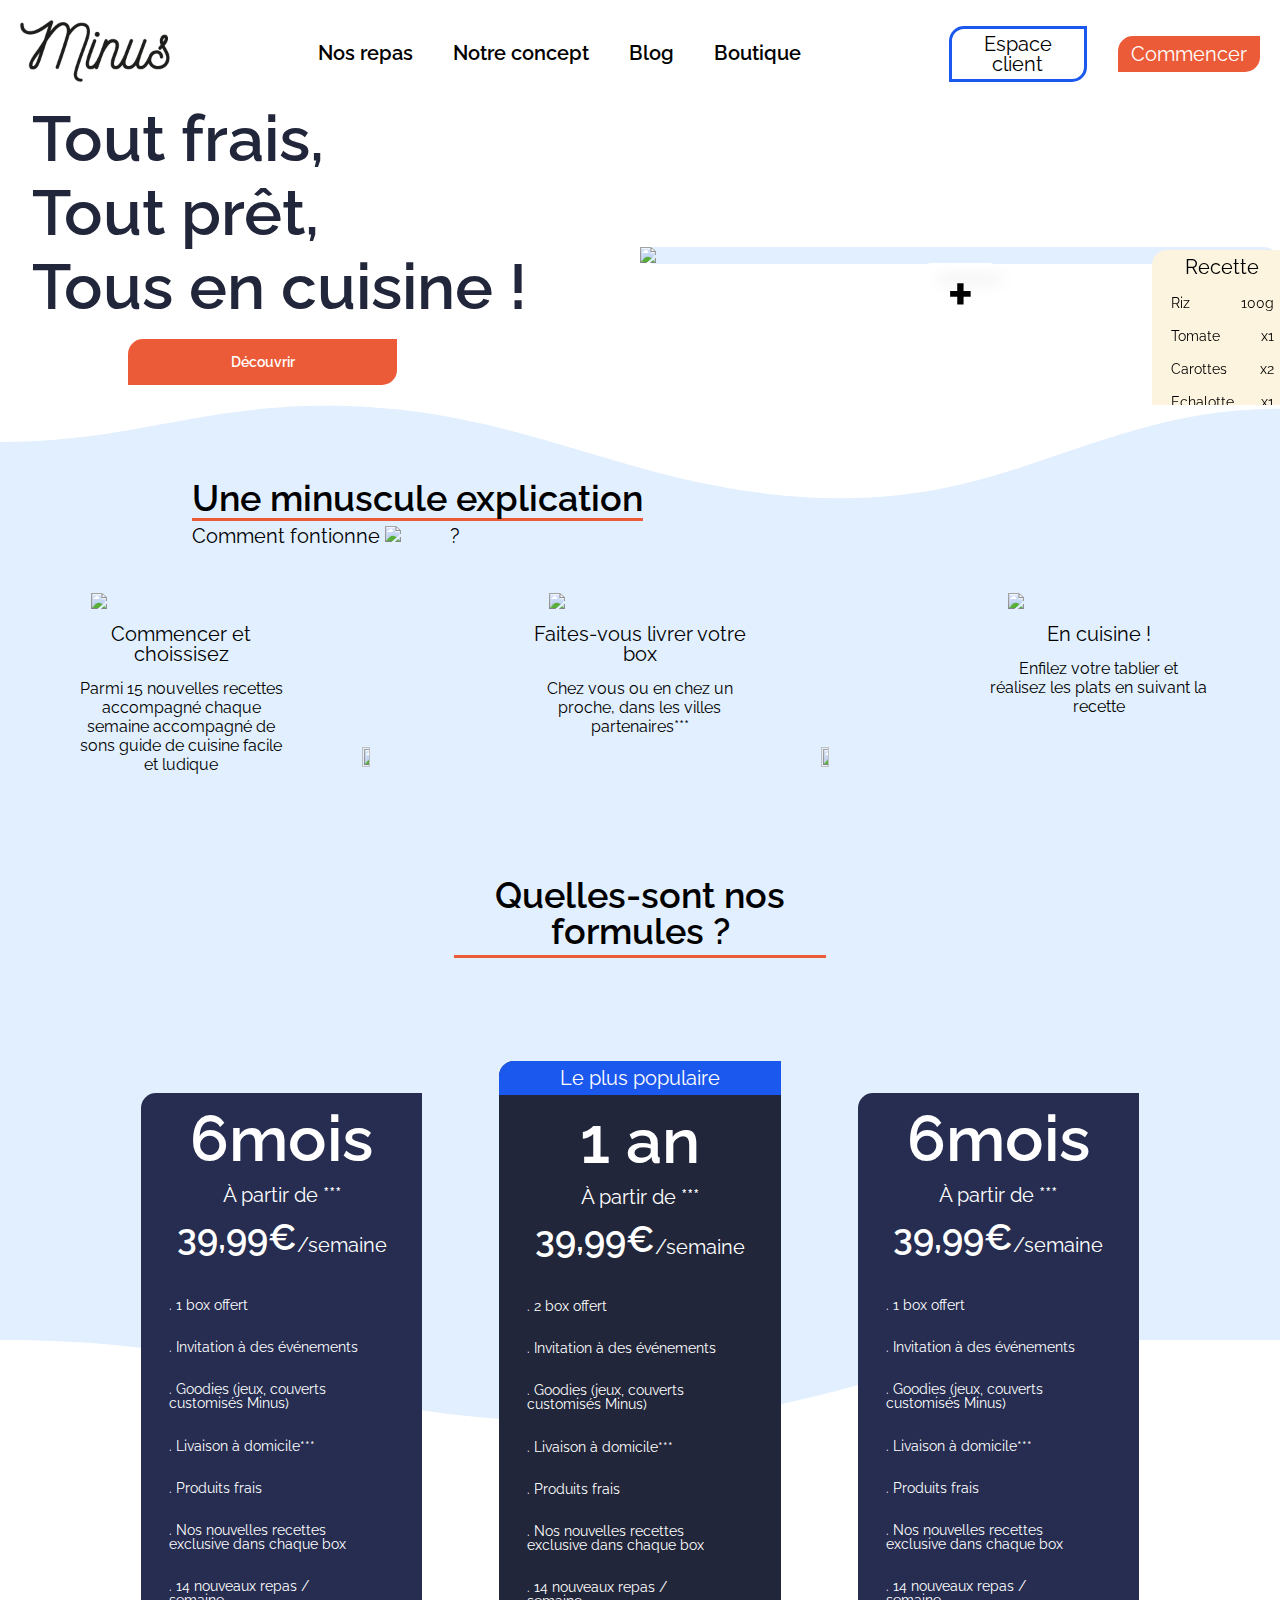
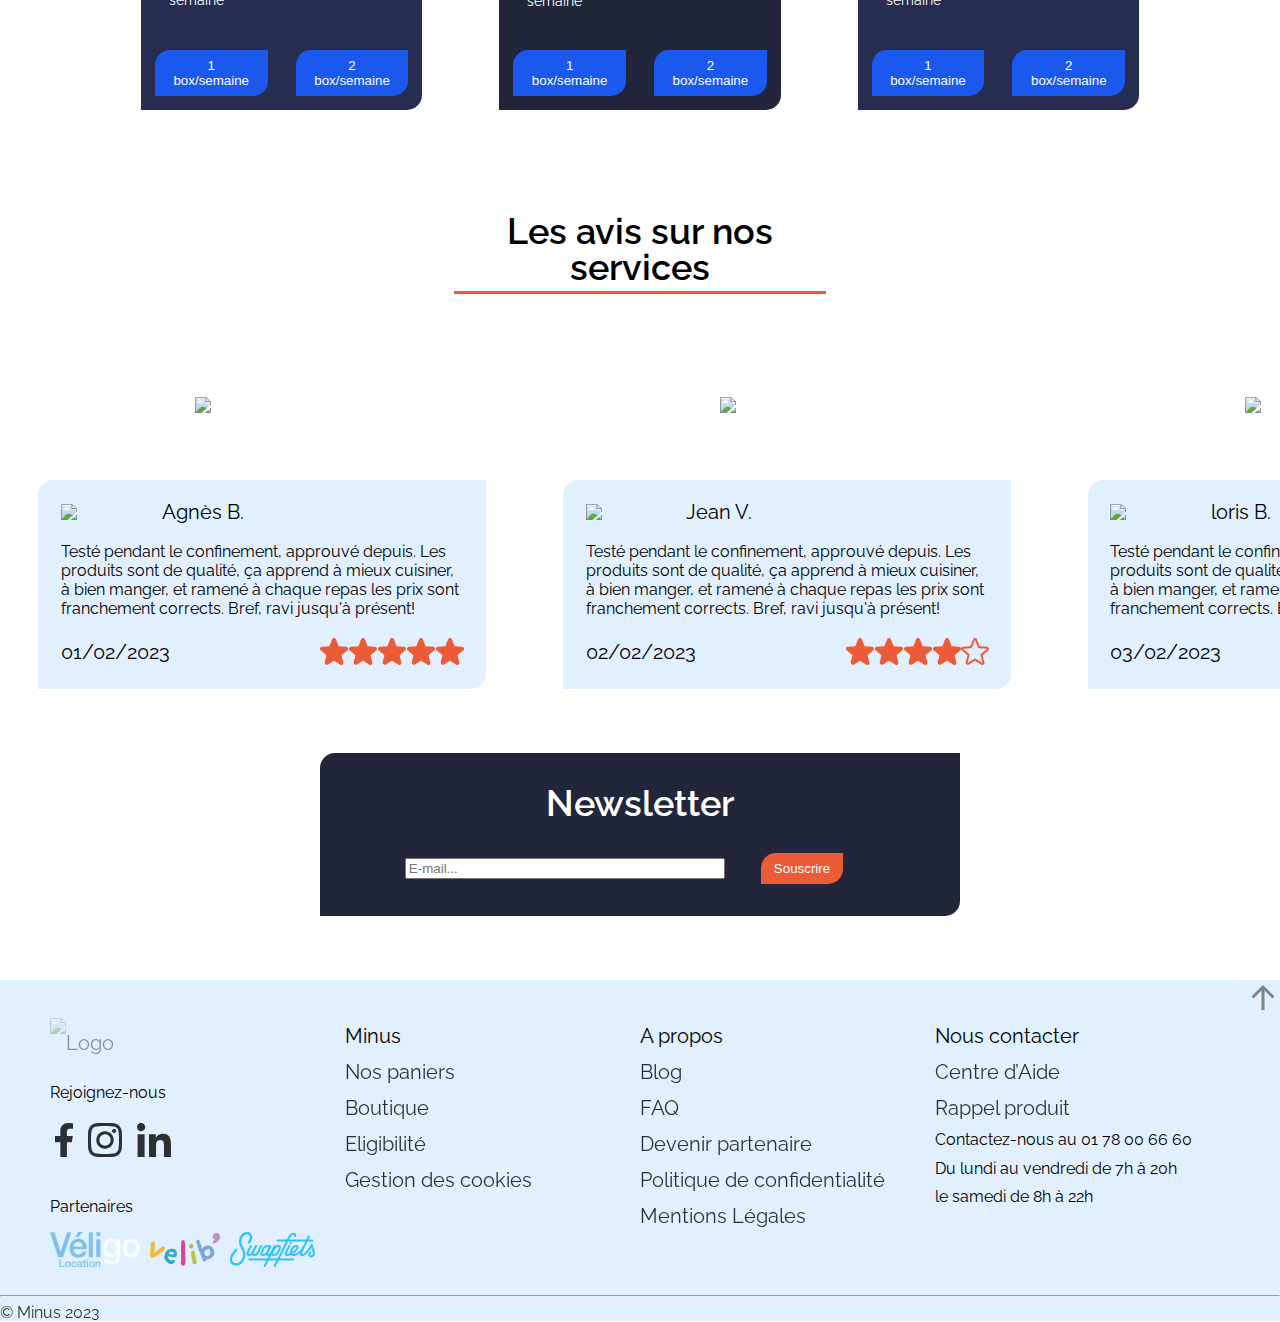
==== commit 3abed2cd: "relou 2" ====
--- a/index.html
+++ b/index.html
@@ -404,270 +404,163 @@
             </div>
         </div>
     </main>
-    
     <footer>
-      <div class="footer-desktop">
-        <div class="retour">
-          <a href="#">
-            <img style="padding:5px;" src="images/arrow.png" alt="flèche pour remonter">
-          </a>
-        </div>
-        <div class="contenu-footer">
-          <div class="illust">
+        <div class="footer-desktop">
+          <div class="retour">
             <a href="#">
-              <img id="logo-footer" src="images/group.png" alt="Logo">
+              <img style="padding:5px;" src="images/arrow.png" alt="flèche pour remonter">
             </a>
-            <p>
-              <b>Rejoignez-nous</b>
-            </p>
-            <div class="svg-footer">
-              <a href="https://www.facebook.com">
-                <svg width="18" height="34" viewBox="0 0 18 34" fill="none" xmlns="http://www.w3.org/2000/svg">
-                  <path d="M16.8216 19.1251L17.7542 12.9626H11.9188V8.97826C11.8783 8.51869 11.9404 8.0558 12.1007 7.62383C12.2609 7.19186 12.5152 6.80187 12.8445 6.48274C13.1739 6.1636 13.57 5.92349 14.0036 5.78017C14.4371 5.63685 14.8969 5.59398 15.349 5.65476H18.0021V0.42513C16.4439 0.167335 14.8692 0.0252887 13.2905 0.000129813C12.2045 -0.0833884 11.1136 0.0757812 10.0952 0.466355C9.07684 0.856929 8.15585 1.46935 7.39754 2.26019C6.63923 3.05103 6.06218 4.00094 5.70728 5.04258C5.35238 6.08422 5.22832 7.19208 5.34391 8.28763V12.9626H0V19.1251H5.34391V34.0001H11.9188V19.1251H16.8216Z" fill="black" />
-                </svg>
+          </div>
+          <div class="contenu-footer">
+            <div class="illust">
+              <a href="#">
+                <img id="logo-footer" src="images/group.png" alt="Logo">
               </a>
-              <a href="https://www.instagram.com">
-                <svg width="34" height="34" viewBox="0 0 34 34" fill="none" xmlns="http://www.w3.org/2000/svg">
-                  <path d="M16.9965 8.28211C15.2733 8.28355 13.5891 8.79589 12.1569 9.75438C10.7246 10.7129 9.60858 12.0745 8.94978 13.6672C8.29098 15.2599 8.11899 17.0121 8.45553 18.7026C8.79208 20.393 9.62205 21.9457 10.8406 23.1645C12.0591 24.3833 13.6115 25.2134 15.3016 25.55C16.9917 25.8866 18.7436 25.7146 20.3359 25.0557C21.9283 24.3967 23.2896 23.2805 24.2479 21.8479C25.2062 20.4154 25.7184 18.7309 25.7199 17.0073C25.7228 15.8607 25.4991 14.7248 25.0617 13.6649C24.6244 12.605 23.9819 11.642 23.1713 10.8312C22.3607 10.0204 21.3979 9.37787 20.3382 8.94041C19.2785 8.50295 18.1429 8.27923 16.9965 8.28211ZM16.9965 22.6663C15.8761 22.6648 14.7812 22.3311 13.8504 21.7073C12.9196 21.0835 12.1946 20.1976 11.7671 19.1617C11.3397 18.1257 11.229 16.9863 11.449 15.8874C11.669 14.7886 12.2098 13.7796 13.0031 12.9882C13.7964 12.1968 14.8065 11.6584 15.9057 11.4412C17.0049 11.224 18.1439 11.3377 19.1785 11.7679C20.2131 12.198 21.0969 12.9254 21.7182 13.8581C22.3395 14.7907 22.6703 15.8866 22.6689 17.0073C22.6638 18.5091 22.064 19.9477 21.0009 21.0083C19.9379 22.0688 18.498 22.665 16.9965 22.6663ZM28.101 7.92524C28.101 7.52335 27.9818 7.13049 27.7586 6.79633C27.5354 6.46217 27.2181 6.20172 26.8469 6.04793C26.4756 5.89413 26.0672 5.85389 25.6731 5.9323C25.279 6.0107 24.917 6.20423 24.6329 6.48841C24.3487 6.77259 24.1553 7.13465 24.0769 7.52882C23.9985 7.92299 24.0387 8.33155 24.1925 8.70285C24.3462 9.07415 24.6066 9.3915 24.9407 9.61478C25.2748 9.83805 25.6676 9.95723 26.0694 9.95723C26.3367 9.95787 26.6015 9.9058 26.8487 9.804C27.0959 9.70219 27.3206 9.55266 27.5099 9.36394C27.6993 9.17522 27.8496 8.95102 27.9523 8.70415C28.0549 8.45729 28.1079 8.19261 28.1083 7.92524H28.101ZM33.8729 9.98879C33.9289 7.34597 32.9428 4.78727 31.1277 2.8659C29.2028 1.05669 26.6473 0.0713855 24.0063 0.120171C21.2004 -0.0400571 12.7877 -0.0400571 9.98188 0.120171C7.3433 0.0691425 4.78933 1.05191 2.86532 2.85862C1.05335 4.78197 0.0677381 7.33933 0.120147 9.98151C-0.0400489 12.7879 -0.0400489 21.2024 0.120147 24.0088C0.0643392 26.6516 1.05043 29.2102 2.86532 31.1317C4.79055 32.9407 7.34564 33.9267 9.98674 33.8798C12.7926 34.0401 21.2053 34.0401 24.0111 33.8798C26.6534 33.9356 29.2114 32.9494 31.1326 31.1341C32.9414 29.2088 33.9265 26.6527 33.8777 24.0112C34.0404 21.2024 34.0404 12.7976 33.8802 9.98879H33.8729ZM30.2466 27.0216C29.9582 27.7528 29.5226 28.417 28.9669 28.9728C28.4111 29.5287 27.7471 29.9644 27.016 30.2528C23.7219 30.929 20.3518 31.1585 16.9965 30.935C13.6412 31.1549 10.2716 30.9255 6.977 30.2528C6.2459 29.9644 5.58188 29.5287 5.02614 28.9728C4.4704 28.417 4.0348 27.7528 3.74639 27.0216C3.07346 23.7288 2.84651 20.3605 3.07163 17.0073C2.85176 13.6513 3.08114 10.281 3.75367 6.98572C4.04125 6.25312 4.47647 5.58755 5.03225 5.0304C5.58803 4.47325 6.25249 4.03645 6.98429 3.74716C10.2759 3.07084 13.6435 2.84057 16.9965 3.06255C20.3518 2.84264 23.7215 3.07206 27.016 3.74473C27.7471 4.0332 28.4111 4.46889 28.9669 5.02474C29.5226 5.58059 29.9582 6.24476 30.2466 6.97601C30.9268 10.2735 31.1595 13.6476 30.9384 17.0073C31.1606 20.361 30.9304 23.7293 30.2539 27.0216H30.2466Z" fill="black" />
-                </svg>
-              </a>
-              <a href="https://www.linkedin.com">
-                <svg width="34" height="34" viewBox="0 0 34 34" fill="none" xmlns="http://www.w3.org/2000/svg">
-                  <g clip-path="url(#clip0_882_4969)">
-                    <path d="M7.61114 34V11.3001H0.568286V34H7.61114ZM4.08243 8.20367C4.89369 8.2075 5.68786 7.97069 6.36453 7.52316C7.0412 7.07564 7.56996 6.43752 7.88396 5.68948C8.19797 4.94145 8.2831 4.1171 8.12859 3.32068C7.97409 2.52426 7.5869 1.79154 7.01597 1.21518C6.44504 0.638815 5.71602 0.244695 4.9211 0.0826555C4.12618 -0.079384 3.30106 -0.00206474 2.55009 0.304836C1.79911 0.611736 1.156 1.13443 0.702092 1.80683C0.248181 2.47923 0.00385165 3.27113 0 4.08238C0.00184824 5.16814 0.431329 6.20946 1.19543 6.98084C1.95953 7.75221 2.99674 8.19154 4.08243 8.20367ZM34 34V21.5317C34 15.4287 32.6886 10.7318 25.5559 10.7318C24.2167 10.6823 22.8893 10.997 21.7149 11.6423C20.5405 12.2877 19.5631 13.2396 18.887 14.3965H18.7874V11.3001H12.0263V34H19.0691V22.7605C19.0691 19.8001 19.6301 16.932 23.2949 16.932C26.9061 16.932 26.9596 20.3101 26.9596 22.9427V34H34Z" fill="black" />
-                  </g>
-                  <defs>
-                    <clipPath id="clip0_882_4969">
-                      <rect width="34" height="34" fill="white" />
-                    </clipPath>
-                  </defs>
-                </svg>
-              </a>
-            </div>
-            <p>
-              <b>Partenaires</b>
-            </p>
-            <div class="partenaire">
-              <img src="images/1.png" alt="partenaire 1">
-              <img src="images/2.png" alt="partenaire 2">
-              <img src="images/3.png" alt="partenaire 3">
-            </div>
-          </div>
-          <div class="rubriques">
-            <div class="colonne">
-              <ul>
-                <h3>Minus</h3>
-                <li>
-                  <a href="#">Nos paniers</a>
-                </li>
-                <li>
-                  <a href="#">Boutique</a>
-                </li>
-                <li>
-                  <a href="#">Eligibilité</a>
-                </li>
-                <li>
-                  <a href="#">Gestion des cookies</a>
-                </li>
-              </ul>
-            </div>
-            <div class="colonne">
-              <ul>
-                <h3>A propos</h3>
-                <li>
-                  <a href="#">Blog</a>
-                </li>
-                <li>
-                  <a href="#">FAQ</a>
-                </li>
-                <li>
-                  <a href="#">Devenir partenaire</a>
-                </li>
-                <li>
-                  <a href="#">Politique de confidentialité</a>
-                </li>
-                <li>
-                  <a href="#">Mentions Légales</a>
-                </li>
-              </ul>
-            </div>
-            <div class="colonne">
-              <ul>
-                <h3>Nous contacter</h3>
-                <li>
-                  <a href="#">Centre d’Aide</a>
-                </li>
-                <li>
-                  <a href="#">Rappel produit</a>
-                </li>
-                <li>
-                  <p>
-                    <b>Contactez-nous au 01 78 00 66 60 <br> Du lundi au vendredi de 7h à 20h <br> le samedi de 8h à 22h </b>
-                  </p>
-                </li>
-... (58 lignes restantes)
-Réduire
-message.txt
-11 Ko
-﻿
-    <footer>
-      <div class="footer-desktop">
-        <div class="retour">
-          <a href="#">
-            <img style="padding:5px;" src="images/arrow.png" alt="flèche pour remonter">
-          </a>
-        </div>
-        <div class="contenu-footer">
-          <div class="illust">
-            <a href="#">
-              <img id="logo-footer" src="images/group.png" alt="Logo">
-            </a>
-            <p>
-              <b>Rejoignez-nous</b>
-            </p>
-            <div class="svg-footer">
-              <a href="https://www.facebook.com">
-                <svg width="18" height="34" viewBox="0 0 18 34" fill="none" xmlns="http://www.w3.org/2000/svg">
-                  <path d="M16.8216 19.1251L17.7542 12.9626H11.9188V8.97826C11.8783 8.51869 11.9404 8.0558 12.1007 7.62383C12.2609 7.19186 12.5152 6.80187 12.8445 6.48274C13.1739 6.1636 13.57 5.92349 14.0036 5.78017C14.4371 5.63685 14.8969 5.59398 15.349 5.65476H18.0021V0.42513C16.4439 0.167335 14.8692 0.0252887 13.2905 0.000129813C12.2045 -0.0833884 11.1136 0.0757812 10.0952 0.466355C9.07684 0.856929 8.15585 1.46935 7.39754 2.26019C6.63923 3.05103 6.06218 4.00094 5.70728 5.04258C5.35238 6.08422 5.22832 7.19208 5.34391 8.28763V12.9626H0V19.1251H5.34391V34.0001H11.9188V19.1251H16.8216Z" fill="black" />
-                </svg>
-              </a>
-              <a href="https://www.instagram.com">
-                <svg width="34" height="34" viewBox="0 0 34 34" fill="none" xmlns="http://www.w3.org/2000/svg">
-                  <path d="M16.9965 8.28211C15.2733 8.28355 13.5891 8.79589 12.1569 9.75438C10.7246 10.7129 9.60858 12.0745 8.94978 13.6672C8.29098 15.2599 8.11899 17.0121 8.45553 18.7026C8.79208 20.393 9.62205 21.9457 10.8406 23.1645C12.0591 24.3833 13.6115 25.2134 15.3016 25.55C16.9917 25.8866 18.7436 25.7146 20.3359 25.0557C21.9283 24.3967 23.2896 23.2805 24.2479 21.8479C25.2062 20.4154 25.7184 18.7309 25.7199 17.0073C25.7228 15.8607 25.4991 14.7248 25.0617 13.6649C24.6244 12.605 23.9819 11.642 23.1713 10.8312C22.3607 10.0204 21.3979 9.37787 20.3382 8.94041C19.2785 8.50295 18.1429 8.27923 16.9965 8.28211ZM16.9965 22.6663C15.8761 22.6648 14.7812 22.3311 13.8504 21.7073C12.9196 21.0835 12.1946 20.1976 11.7671 19.1617C11.3397 18.1257 11.229 16.9863 11.449 15.8874C11.669 14.7886 12.2098 13.7796 13.0031 12.9882C13.7964 12.1968 14.8065 11.6584 15.9057 11.4412C17.0049 11.224 18.1439 11.3377 19.1785 11.7679C20.2131 12.198 21.0969 12.9254 21.7182 13.8581C22.3395 14.7907 22.6703 15.8866 22.6689 17.0073C22.6638 18.5091 22.064 19.9477 21.0009 21.0083C19.9379 22.0688 18.498 22.665 16.9965 22.6663ZM28.101 7.92524C28.101 7.52335 27.9818 7.13049 27.7586 6.79633C27.5354 6.46217 27.2181 6.20172 26.8469 6.04793C26.4756 5.89413 26.0672 5.85389 25.6731 5.9323C25.279 6.0107 24.917 6.20423 24.6329 6.48841C24.3487 6.77259 24.1553 7.13465 24.0769 7.52882C23.9985 7.92299 24.0387 8.33155 24.1925 8.70285C24.3462 9.07415 24.6066 9.3915 24.9407 9.61478C25.2748 9.83805 25.6676 9.95723 26.0694 9.95723C26.3367 9.95787 26.6015 9.9058 26.8487 9.804C27.0959 9.70219 27.3206 9.55266 27.5099 9.36394C27.6993 9.17522 27.8496 8.95102 27.9523 8.70415C28.0549 8.45729 28.1079 8.19261 28.1083 7.92524H28.101ZM33.8729 9.98879C33.9289 7.34597 32.9428 4.78727 31.1277 2.8659C29.2028 1.05669 26.6473 0.0713855 24.0063 0.120171C21.2004 -0.0400571 12.7877 -0.0400571 9.98188 0.120171C7.3433 0.0691425 4.78933 1.05191 2.86532 2.85862C1.05335 4.78197 0.0677381 7.33933 0.120147 9.98151C-0.0400489 12.7879 -0.0400489 21.2024 0.120147 24.0088C0.0643392 26.6516 1.05043 29.2102 2.86532 31.1317C4.79055 32.9407 7.34564 33.9267 9.98674 33.8798C12.7926 34.0401 21.2053 34.0401 24.0111 33.8798C26.6534 33.9356 29.2114 32.9494 31.1326 31.1341C32.9414 29.2088 33.9265 26.6527 33.8777 24.0112C34.0404 21.2024 34.0404 12.7976 33.8802 9.98879H33.8729ZM30.2466 27.0216C29.9582 27.7528 29.5226 28.417 28.9669 28.9728C28.4111 29.5287 27.7471 29.9644 27.016 30.2528C23.7219 30.929 20.3518 31.1585 16.9965 30.935C13.6412 31.1549 10.2716 30.9255 6.977 30.2528C6.2459 29.9644 5.58188 29.5287 5.02614 28.9728C4.4704 28.417 4.0348 27.7528 3.74639 27.0216C3.07346 23.7288 2.84651 20.3605 3.07163 17.0073C2.85176 13.6513 3.08114 10.281 3.75367 6.98572C4.04125 6.25312 4.47647 5.58755 5.03225 5.0304C5.58803 4.47325 6.25249 4.03645 6.98429 3.74716C10.2759 3.07084 13.6435 2.84057 16.9965 3.06255C20.3518 2.84264 23.7215 3.07206 27.016 3.74473C27.7471 4.0332 28.4111 4.46889 28.9669 5.02474C29.5226 5.58059 29.9582 6.24476 30.2466 6.97601C30.9268 10.2735 31.1595 13.6476 30.9384 17.0073C31.1606 20.361 30.9304 23.7293 30.2539 27.0216H30.2466Z" fill="black" />
-                </svg>
-              </a>
-              <a href="https://www.linkedin.com">
-                <svg width="34" height="34" viewBox="0 0 34 34" fill="none" xmlns="http://www.w3.org/2000/svg">
-                  <g clip-path="url(#clip0_882_4969)">
-                    <path d="M7.61114 34V11.3001H0.568286V34H7.61114ZM4.08243 8.20367C4.89369 8.2075 5.68786 7.97069 6.36453 7.52316C7.0412 7.07564 7.56996 6.43752 7.88396 5.68948C8.19797 4.94145 8.2831 4.1171 8.12859 3.32068C7.97409 2.52426 7.5869 1.79154 7.01597 1.21518C6.44504 0.638815 5.71602 0.244695 4.9211 0.0826555C4.12618 -0.079384 3.30106 -0.00206474 2.55009 0.304836C1.79911 0.611736 1.156 1.13443 0.702092 1.80683C0.248181 2.47923 0.00385165 3.27113 0 4.08238C0.00184824 5.16814 0.431329 6.20946 1.19543 6.98084C1.95953 7.75221 2.99674 8.19154 4.08243 8.20367ZM34 34V21.5317C34 15.4287 32.6886 10.7318 25.5559 10.7318C24.2167 10.6823 22.8893 10.997 21.7149 11.6423C20.5405 12.2877 19.5631 13.2396 18.887 14.3965H18.7874V11.3001H12.0263V34H19.0691V22.7605C19.0691 19.8001 19.6301 16.932 23.2949 16.932C26.9061 16.932 26.9596 20.3101 26.9596 22.9427V34H34Z" fill="black" />
-                  </g>
-                  <defs>
-                    <clipPath id="clip0_882_4969">
-                      <rect width="34" height="34" fill="white" />
-                    </clipPath>
-                  </defs>
-                </svg>
-              </a>
-            </div>
-            <p>
-              <b>Partenaires</b>
-            </p>
-            <div class="partenaire">
-              <img src="images/1.png" alt="partenaire 1">
-              <img src="images/2.png" alt="partenaire 2">
-              <img src="images/3.png" alt="partenaire 3">
-            </div>
-          </div>
-          <div class="rubriques">
-            <div class="colonne">
-              <ul>
-                <h3>Minus</h3>
-                <li>
-                  <a href="#">Nos paniers</a>
-                </li>
-                <li>
-                  <a href="#">Boutique</a>
-                </li>
-                <li>
-                  <a href="#">Eligibilité</a>
-                </li>
-                <li>
-                  <a href="#">Gestion des cookies</a>
-                </li>
-              </ul>
-            </div>
-            <div class="colonne">
-              <ul>
-                <h3>A propos</h3>
-                <li>
-                  <a href="#">Blog</a>
-                </li>
-                <li>
-                  <a href="#">FAQ</a>
-                </li>
-                <li>
-                  <a href="#">Devenir partenaire</a>
-                </li>
-                <li>
-                  <a href="#">Politique de confidentialité</a>
-                </li>
-                <li>
-                  <a href="#">Mentions Légales</a>
-                </li>
-              </ul>
-            </div>
-            <div class="colonne">
-              <ul>
-                <h3>Nous contacter</h3>
-                <li>
-                  <a href="#">Centre d’Aide</a>
-                </li>
-                <li>
-                  <a href="#">Rappel produit</a>
-                </li>
-                <li>
-                  <p>
-                    <b>Contactez-nous au 01 78 00 66 60 <br> Du lundi au vendredi de 7h à 20h <br> le samedi de 8h à 22h </b>
-                  </p>
-                </li>
-              </ul>
-            </div>
-          </div>
-        </div>
-        <hr>
-        <div class="bas-footer">
-          <p style="color: black; opacity: 80%;">© Minus 2023 </p>
-        </div>
-      </div>
-
-      <!-- DEBUT FOOTER MOBILE -->
-      <div class="footer-mobile">
-        <div class="partie1-footer-mobile">
-          <h2>Newsletter</h2>
-          <form action="/leads-subscribing-newsletter" method="post">
-            <div class="email">
-              <label for="email"></label>
-              <input id="email" name="subscriber_email" type="email" />
-            </div>
-            <div class="submit">
-              <button type="submit">S&#39;inscrire &agrave; la newsletter</button>
-            </div>
-          </form>
-          <h2>Rejoignez-nous</h2>
-          <div class="reseaux-sociaux">
-            <img src="images/facebook.png" alt="facebook">
-            <img src="images/instagram.png" alt="instagram">
-            <img src="images/linkedin.png" alt="linkedin">
-          </div>
-        </div>
-        <hr>
-        <div class="partie2-footer-mobile">
-          <p>Minus</p>
-          <img src="images/chevron-footer.png" alt="chevron-footer">
-        </div>
-        <hr>
-        <div class="partie2-footer-mobile">
-          <p>A propos</p>
-          <img src="images/chevron-footer.png" alt="chevron-footer">
-        </div>
-        <hr>
-        <div class="partie2-footer-mobile">
-          <p>Nous contacter</p>
-          <img src="images/chevron-footer.png" alt="chevron-footer">
-        </div>
-        <hr>
-        <div class="partie3-footer-mobile">
-          <img src="images/Group.png" alt="Group">
-          <br>
-          <div class="mentions-confidentialite">
-            <a href="#">Mentions Légales</a>
-            <a href="#">Confidentialité</a>
-          </div>
-          <p>&copy Minus 2023</p>
-        </div>
-      </div>
-      <!-- FIN FOOTER MOBILE -->
-    </footer>
-
+              <p>
+                <b>Rejoignez-nous</b>
+              </p>
+              <div class="svg-footer">
+                <a href="https://www.facebook.com">
+                  <svg width="18" height="34" viewBox="0 0 18 34" fill="none" xmlns="http://www.w3.org/2000/svg">
+                    <path d="M16.8216 19.1251L17.7542 12.9626H11.9188V8.97826C11.8783 8.51869 11.9404 8.0558 12.1007 7.62383C12.2609 7.19186 12.5152 6.80187 12.8445 6.48274C13.1739 6.1636 13.57 5.92349 14.0036 5.78017C14.4371 5.63685 14.8969 5.59398 15.349 5.65476H18.0021V0.42513C16.4439 0.167335 14.8692 0.0252887 13.2905 0.000129813C12.2045 -0.0833884 11.1136 0.0757812 10.0952 0.466355C9.07684 0.856929 8.15585 1.46935 7.39754 2.26019C6.63923 3.05103 6.06218 4.00094 5.70728 5.04258C5.35238 6.08422 5.22832 7.19208 5.34391 8.28763V12.9626H0V19.1251H5.34391V34.0001H11.9188V19.1251H16.8216Z" fill="black" />
+                  </svg>
+                </a>
+                <a href="https://www.instagram.com">
+                  <svg width="34" height="34" viewBox="0 0 34 34" fill="none" xmlns="http://www.w3.org/2000/svg">
+                    <path d="M16.9965 8.28211C15.2733 8.28355 13.5891 8.79589 12.1569 9.75438C10.7246 10.7129 9.60858 12.0745 8.94978 13.6672C8.29098 15.2599 8.11899 17.0121 8.45553 18.7026C8.79208 20.393 9.62205 21.9457 10.8406 23.1645C12.0591 24.3833 13.6115 25.2134 15.3016 25.55C16.9917 25.8866 18.7436 25.7146 20.3359 25.0557C21.9283 24.3967 23.2896 23.2805 24.2479 21.8479C25.2062 20.4154 25.7184 18.7309 25.7199 17.0073C25.7228 15.8607 25.4991 14.7248 25.0617 13.6649C24.6244 12.605 23.9819 11.642 23.1713 10.8312C22.3607 10.0204 21.3979 9.37787 20.3382 8.94041C19.2785 8.50295 18.1429 8.27923 16.9965 8.28211ZM16.9965 22.6663C15.8761 22.6648 14.7812 22.3311 13.8504 21.7073C12.9196 21.0835 12.1946 20.1976 11.7671 19.1617C11.3397 18.1257 11.229 16.9863 11.449 15.8874C11.669 14.7886 12.2098 13.7796 13.0031 12.9882C13.7964 12.1968 14.8065 11.6584 15.9057 11.4412C17.0049 11.224 18.1439 11.3377 19.1785 11.7679C20.2131 12.198 21.0969 12.9254 21.7182 13.8581C22.3395 14.7907 22.6703 15.8866 22.6689 17.0073C22.6638 18.5091 22.064 19.9477 21.0009 21.0083C19.9379 22.0688 18.498 22.665 16.9965 22.6663ZM28.101 7.92524C28.101 7.52335 27.9818 7.13049 27.7586 6.79633C27.5354 6.46217 27.2181 6.20172 26.8469 6.04793C26.4756 5.89413 26.0672 5.85389 25.6731 5.9323C25.279 6.0107 24.917 6.20423 24.6329 6.48841C24.3487 6.77259 24.1553 7.13465 24.0769 7.52882C23.9985 7.92299 24.0387 8.33155 24.1925 8.70285C24.3462 9.07415 24.6066 9.3915 24.9407 9.61478C25.2748 9.83805 25.6676 9.95723 26.0694 9.95723C26.3367 9.95787 26.6015 9.9058 26.8487 9.804C27.0959 9.70219 27.3206 9.55266 27.5099 9.36394C27.6993 9.17522 27.8496 8.95102 27.9523 8.70415C28.0549 8.45729 28.1079 8.19261 28.1083 7.92524H28.101ZM33.8729 9.98879C33.9289 7.34597 32.9428 4.78727 31.1277 2.8659C29.2028 1.05669 26.6473 0.0713855 24.0063 0.120171C21.2004 -0.0400571 12.7877 -0.0400571 9.98188 0.120171C7.3433 0.0691425 4.78933 1.05191 2.86532 2.85862C1.05335 4.78197 0.0677381 7.33933 0.120147 9.98151C-0.0400489 12.7879 -0.0400489 21.2024 0.120147 24.0088C0.0643392 26.6516 1.05043 29.2102 2.86532 31.1317C4.79055 32.9407 7.34564 33.9267 9.98674 33.8798C12.7926 34.0401 21.2053 34.0401 24.0111 33.8798C26.6534 33.9356 29.2114 32.9494 31.1326 31.1341C32.9414 29.2088 33.9265 26.6527 33.8777 24.0112C34.0404 21.2024 34.0404 12.7976 33.8802 9.98879H33.8729ZM30.2466 27.0216C29.9582 27.7528 29.5226 28.417 28.9669 28.9728C28.4111 29.5287 27.7471 29.9644 27.016 30.2528C23.7219 30.929 20.3518 31.1585 16.9965 30.935C13.6412 31.1549 10.2716 30.9255 6.977 30.2528C6.2459 29.9644 5.58188 29.5287 5.02614 28.9728C4.4704 28.417 4.0348 27.7528 3.74639 27.0216C3.07346 23.7288 2.84651 20.3605 3.07163 17.0073C2.85176 13.6513 3.08114 10.281 3.75367 6.98572C4.04125 6.25312 4.47647 5.58755 5.03225 5.0304C5.58803 4.47325 6.25249 4.03645 6.98429 3.74716C10.2759 3.07084 13.6435 2.84057 16.9965 3.06255C20.3518 2.84264 23.7215 3.07206 27.016 3.74473C27.7471 4.0332 28.4111 4.46889 28.9669 5.02474C29.5226 5.58059 29.9582 6.24476 30.2466 6.97601C30.9268 10.2735 31.1595 13.6476 30.9384 17.0073C31.1606 20.361 30.9304 23.7293 30.2539 27.0216H30.2466Z" fill="black" />
+                  </svg>
+                </a>
+                <a href="https://www.linkedin.com">
+                  <svg width="34" height="34" viewBox="0 0 34 34" fill="none" xmlns="http://www.w3.org/2000/svg">
+                    <g clip-path="url(#clip0_882_4969)">
+                      <path d="M7.61114 34V11.3001H0.568286V34H7.61114ZM4.08243 8.20367C4.89369 8.2075 5.68786 7.97069 6.36453 7.52316C7.0412 7.07564 7.56996 6.43752 7.88396 5.68948C8.19797 4.94145 8.2831 4.1171 8.12859 3.32068C7.97409 2.52426 7.5869 1.79154 7.01597 1.21518C6.44504 0.638815 5.71602 0.244695 4.9211 0.0826555C4.12618 -0.079384 3.30106 -0.00206474 2.55009 0.304836C1.79911 0.611736 1.156 1.13443 0.702092 1.80683C0.248181 2.47923 0.00385165 3.27113 0 4.08238C0.00184824 5.16814 0.431329 6.20946 1.19543 6.98084C1.95953 7.75221 2.99674 8.19154 4.08243 8.20367ZM34 34V21.5317C34 15.4287 32.6886 10.7318 25.5559 10.7318C24.2167 10.6823 22.8893 10.997 21.7149 11.6423C20.5405 12.2877 19.5631 13.2396 18.887 14.3965H18.7874V11.3001H12.0263V34H19.0691V22.7605C19.0691 19.8001 19.6301 16.932 23.2949 16.932C26.9061 16.932 26.9596 20.3101 26.9596 22.9427V34H34Z" fill="black" />
+                    </g>
+                    <defs>
+                      <clipPath id="clip0_882_4969">
+                        <rect width="34" height="34" fill="white" />
+                      </clipPath>
+                    </defs>
+                  </svg>
+                </a>
+              </div>
+              <p>
+                <b>Partenaires</b>
+              </p>
+              <div class="partenaire">
+                <img src="images/1.png" alt="partenaire 1">
+                <img src="images/2.png" alt="partenaire 2">
+                <img src="images/3.png" alt="partenaire 3">
+              </div>
+            </div>
+            <div class="rubriques">
+              <div class="colonne">
+                <ul>
+                  <h3>Minus</h3>
+                  <li>
+                    <a href="#">Nos paniers</a>
+                  </li>
+                  <li>
+                    <a href="#">Boutique</a>
+                  </li>
+                  <li>
+                    <a href="#">Eligibilité</a>
+                  </li>
+                  <li>
+                    <a href="#">Gestion des cookies</a>
+                  </li>
+                </ul>
+              </div>
+              <div class="colonne">
+                <ul>
+                  <h3>A propos</h3>
+                  <li>
+                    <a href="#">Blog</a>
+                  </li>
+                  <li>
+                    <a href="#">FAQ</a>
+                  </li>
+                  <li>
+                    <a href="#">Devenir partenaire</a>
+                  </li>
+                  <li>
+                    <a href="#">Politique de confidentialité</a>
+                  </li>
+                  <li>
+                    <a href="#">Mentions Légales</a>
+                  </li>
+                </ul>
+              </div>
+              <div class="colonne">
+                <ul>
+                  <h3>Nous contacter</h3>
+                  <li>
+                    <a href="#">Centre d’Aide</a>
+                  </li>
+                  <li>
+                    <a href="#">Rappel produit</a>
+                  </li>
+                  <li>
+                    <p>
+                      <b>Contactez-nous au 01 78 00 66 60 <br> Du lundi au vendredi de 7h à 20h <br> le samedi de 8h à 22h </b>
+                    </p>
+                  </li>
+                </ul>
+              </div>
+            </div>
+          </div>
+          <hr>
+          <div class="bas-footer">
+            <p style="color: black; opacity: 80%;">© Minus 2023 </p>
+          </div>
+        </div>
+  
+        <!-- DEBUT FOOTER MOBILE -->
+        <div class="footer-mobile">
+          <div class="partie1-footer-mobile">
+            <h2>Newsletter</h2>
+            <form action="/leads-subscribing-newsletter" method="post">
+              <div class="email">
+                <label for="email"></label>
+                <input id="email" name="subscriber_email" type="email" />
+              </div>
+              <div class="submit">
+                <button type="submit">S&#39;inscrire &agrave; la newsletter</button>
+              </div>
+            </form>
+            <h2>Rejoignez-nous</h2>
+            <div class="reseaux-sociaux">
+              <img src="images/facebook.png" alt="facebook">
+              <img src="images/instagram.png" alt="instagram">
+              <img src="images/linkedin.png" alt="linkedin">
+            </div>
+          </div>
+          <hr>
+          <div class="partie2-footer-mobile">
+            <p>Minus</p>
+            <img src="images/chevron-footer.png" alt="chevron-footer">
+          </div>
+          <hr>
+          <div class="partie2-footer-mobile">
+            <p>A propos</p>
+            <img src="images/chevron-footer.png" alt="chevron-footer">
+          </div>
+          <hr>
+          <div class="partie2-footer-mobile">
+            <p>Nous contacter</p>
+            <img src="images/chevron-footer.png" alt="chevron-footer">
+          </div>
+          <hr>
+          <div class="partie3-footer-mobile">
+            <img src="images/Group.png" alt="Group">
+            <br>
+            <div class="mentions-confidentialite">
+              <a href="#">Mentions Légales</a>
+              <a href="#">Confidentialité</a>
+            </div>
+            <p>&copy Minus 2023</p>
+          </div>
+        </div>
+        <!-- FIN FOOTER MOBILE -->
+      </footer>
     </body>			
 </html>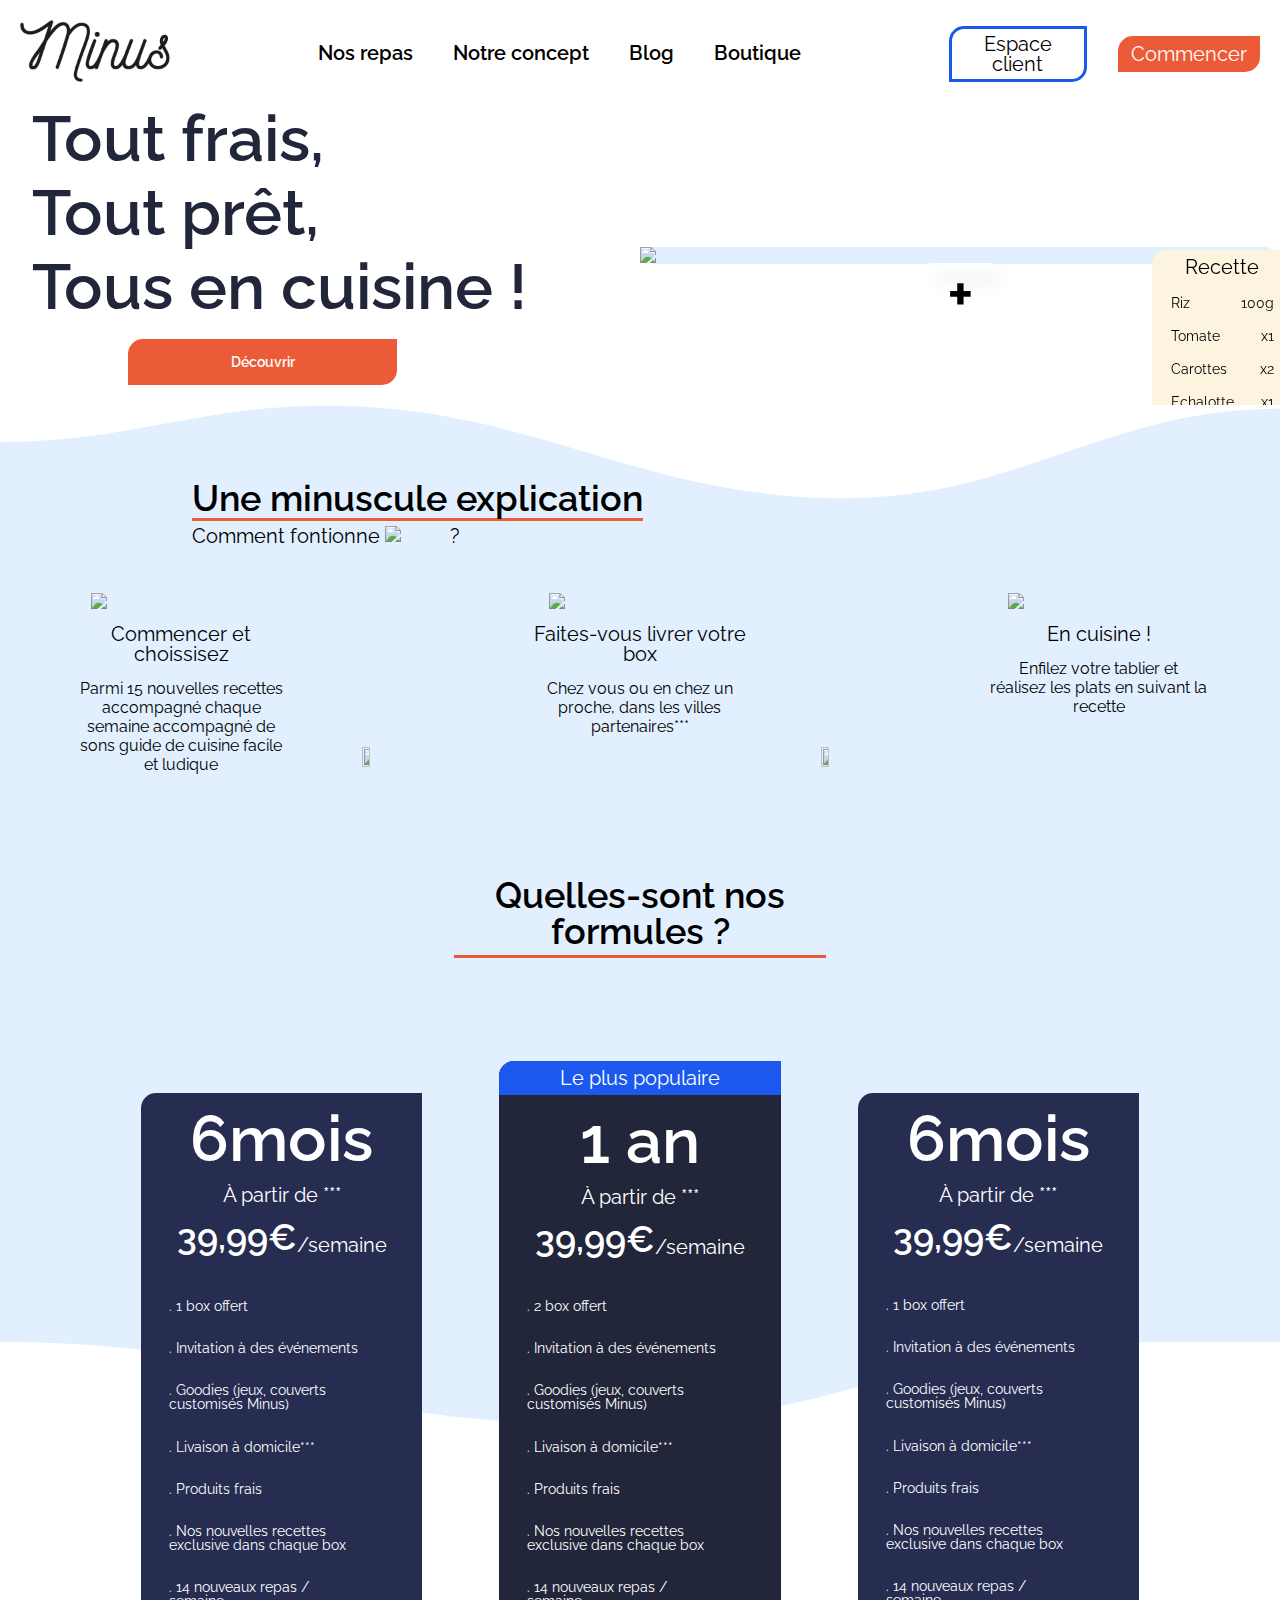
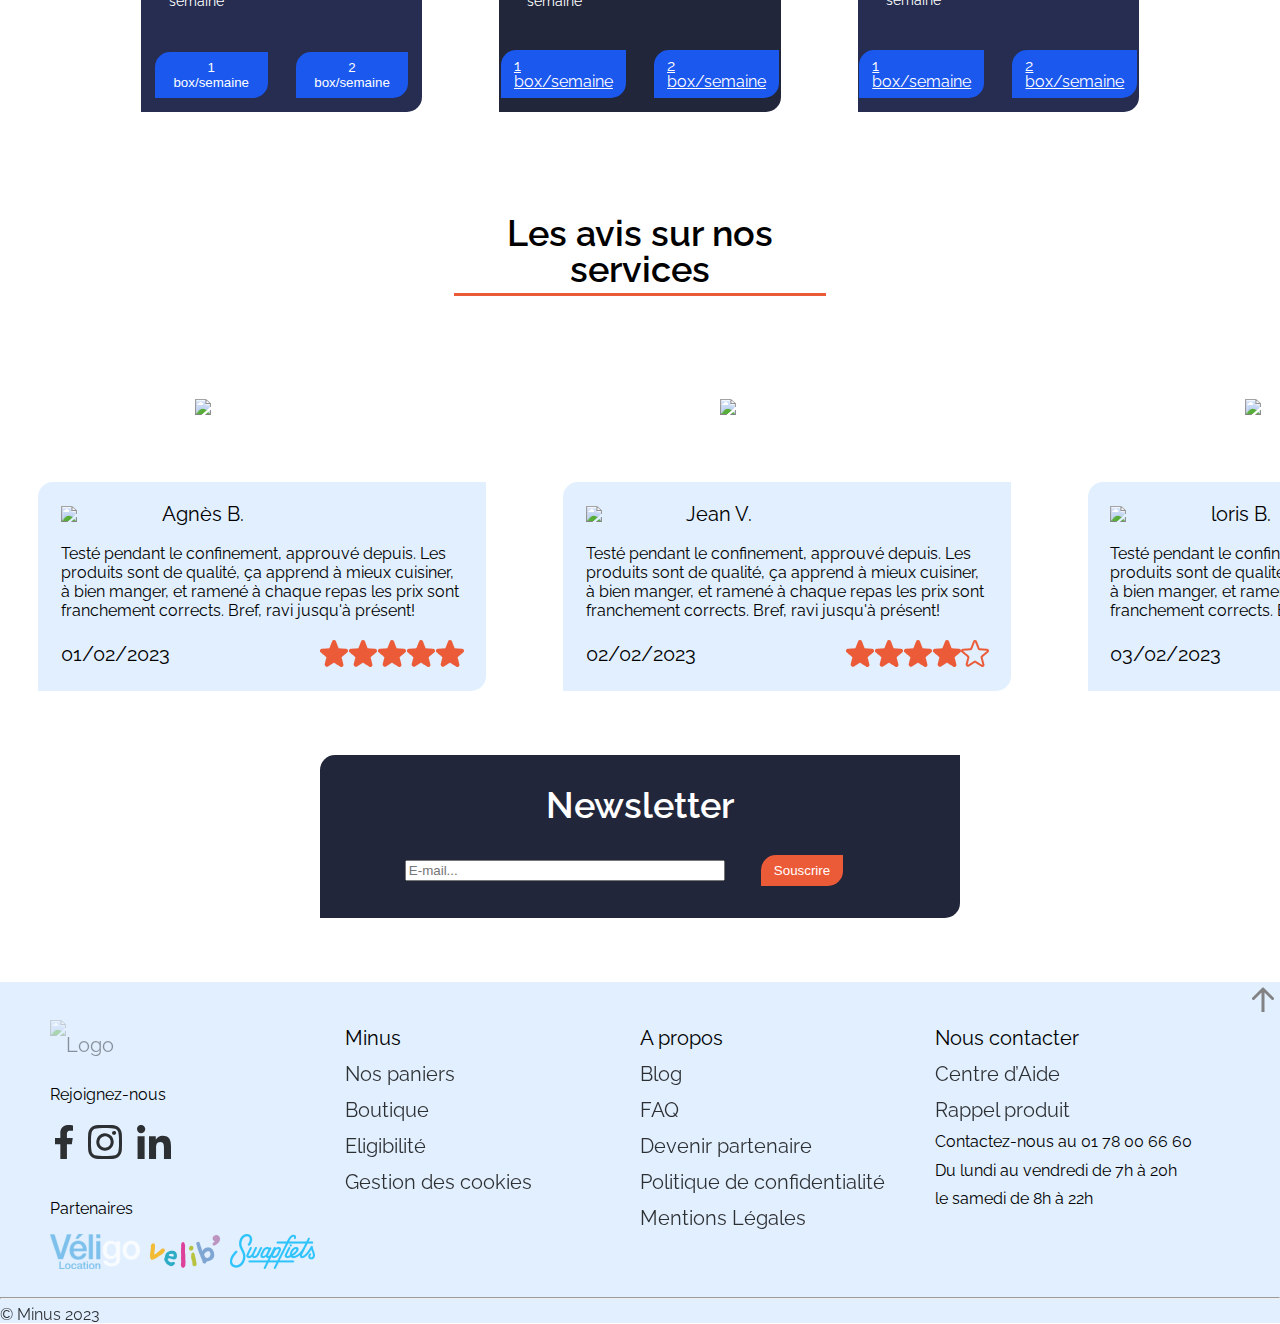
==== commit 09740635: "lien" ====
--- a/index.html
+++ b/index.html
@@ -77,7 +77,7 @@
             </nav>
             <nav class="nav-right">
               <a id="btn-EClients" href="#">Espace client</a>
-              <a id="btn-commencer" href="#">Commencer</a>
+              <a id="btn-commencer" href="abonnement.html">Commencer</a>
             </nav>
           </header> 
       
@@ -168,8 +168,8 @@
                     <div class="bas_mobile">
                         <h3>Faites votre choix</h3>
                         <div class="btn_mobile">
-                            <button class="button">1 box/semaine</button>
-                            <button class="button">2 box/semaine</button>
+                            <a href="repas.html" class="button">1 box/semaine</a href="repas.html">
+                            <a href="repas.html" class="button">2 box/semaine</a href="repas.html">
                         </div>
                     </div>
                 </div>
@@ -189,8 +189,8 @@
                     <div class="bas_mobile">
                         <h3>Faites votre choix</h3>
                         <div class="btn_mobile">
-                            <button class="button">1 box/semaine</button>
-                            <button class="button">2 box/semaine</button>
+                            <a href="repas.html" class="button">1 box/semaine</a href="repas.html">
+                            <a href="repas.html" class="button">2 box/semaine</a href="repas.html">
                         </div>
                     </div>
                 </div>
@@ -210,8 +210,8 @@
                     <div class="bas_mobile">
                         <h3>Faites votre choix</h3>
                         <div class="btn_mobile">
-                            <button class="button">1 box/semaine</button>
-                            <button class="button">2 box/semaine</button>
+                            <a href="repas.html" class="button">1 box/semaine</a href="repas.html">
+                            <a href="repas.html" class="button">2 box/semaine</a href="repas.html">
                         </div>
                     </div>
                 </div>
@@ -254,8 +254,8 @@
                             <li><h5>. 14 nouveaux repas / semaine</h5><img class="check"src="image/check box.png" alt=""></li>
                         </ul>
                     <div class="btnabo">
-                        <button class="btn-bleu">1 box/semaine</button>
-                        <button class="btn-bleu">2 box/semaine</button>
+                        <a href="repas.html" class="btn-bleu">1 box/semaine</a href="repas.html">
+                        <a href="repas.html" class="btn-bleu">2 box/semaine</a href="repas.html">
                     </div>
                 </div>
                 <div class="abonnement">
@@ -274,8 +274,8 @@
                             <li><h5>. 14 nouveaux repas / semaine</h5><img class="check"src="image/check box non.png" alt=""></li>
                         </ul>
                         <div class="btnabo">
-                            <button class="btn-bleu">1 box/semaine</button>
-                            <button class="btn-bleu">2 box/semaine</button>
+                            <a href="repas.html" class="btn-bleu">1 box/semaine</a href="repas.html">
+                            <a href="repas.html" class="btn-bleu">2 box/semaine</a href="repas.html">
                         </div>
                 </div>
             </div> 
--- a/accueil.css
+++ b/accueil.css
@@ -748,52 +748,71 @@
     margin: 6px 0;
   }
 
-  footer .footer-desktop{
+.footer-desktop{
     display: none;
 }
 
 footer .footer-mobile{
     display: block;
 }
+  footer{
+    background-color: #E1EFFF;
+}
+
+footer .partie1-footer-mobile{
+    text-align: center;
+}
+
+.email input{
+  width: 95%;
+  padding: 8px;
+}
+
+.submit button{
+  width: 50%;
+  padding: 10px;
+  border-radius: 15px 0 15px 0;
+  background: #EC5B38;
+  color: white;
+  font-size: 20px;
+  font-weight: 400;
+  border: none;
+}
 
 footer .partie1-footer-mobile h2{
-    font-size: 20px;
+    font-weight: 600;
+    padding: 20px 0px;
+}
+
+footer .partie1-footer-mobile .reseaux-sociaux img{
+    padding: 10px;
 }
 
 footer .partie2-footer-mobile{
-    margin: 0px 20px;
-    padding: 10px 0;
-  }
-
-footer .partie2-footer-mobile p{
-    font-size: 16px;
-    font-weight: 600;
+  display: flex;
+  justify-content: space-between;
+  margin: 0px 20px;
+  padding: 10px 0px;
+}
+
+footer .partie3-footer-mobile{
+    text-align: center;
+}
+
+footer .partie3-footer-mobile img{
+    margin-top: 20px;
+}
+
+footer .mentions-confidentialite{
+    margin-top: 20px;
 }
 
 footer .partie3-footer-mobile a{
-    font-size: 14px;
-    font-weight: 600;
-}
-
-.email input{
-    width: 95%;
-    padding: 8px;
-}
-
-.submit button{
-    width: 50%;
-    padding: 10px;
-    border-radius: 15px 0 15px 0;
-    background: #EC5B38;
-    color: white;
-    font-size: 20px;
-    font-weight: 400;
-    border: none;
-    margin-top: 10px;
-}
-
-.mentions-confidentialite{
-    line-height: 25px;
+    padding: 0px 50px;
+}
+
+footer .partie3-footer-mobile p{
+    margin-top: 20px;
 }
 
 
--- a/accueil.css
+++ b/accueil.css
@@ -748,52 +748,71 @@
     margin: 6px 0;
   }
 
-  footer .footer-desktop{
+.footer-desktop{
     display: none;
 }
 
 footer .footer-mobile{
     display: block;
 }
+  footer{
+    background-color: #E1EFFF;
+}
+
+footer .partie1-footer-mobile{
+    text-align: center;
+}
+
+.email input{
+  width: 95%;
+  padding: 8px;
+}
+
+.submit button{
+  width: 50%;
+  padding: 10px;
+  border-radius: 15px 0 15px 0;
+  background: #EC5B38;
+  color: white;
+  font-size: 20px;
+  font-weight: 400;
+  border: none;
+}
 
 footer .partie1-footer-mobile h2{
-    font-size: 20px;
+    font-weight: 600;
+    padding: 20px 0px;
+}
+
+footer .partie1-footer-mobile .reseaux-sociaux img{
+    padding: 10px;
 }
 
 footer .partie2-footer-mobile{
-    margin: 0px 20px;
-    padding: 10px 0;
-  }
-
-footer .partie2-footer-mobile p{
-    font-size: 16px;
-    font-weight: 600;
+  display: flex;
+  justify-content: space-between;
+  margin: 0px 20px;
+  padding: 10px 0px;
+}
+
+footer .partie3-footer-mobile{
+    text-align: center;
+}
+
+footer .partie3-footer-mobile img{
+    margin-top: 20px;
+}
+
+footer .mentions-confidentialite{
+    margin-top: 20px;
 }
 
 footer .partie3-footer-mobile a{
-    font-size: 14px;
-    font-weight: 600;
-}
-
-.email input{
-    width: 95%;
-    padding: 8px;
-}
-
-.submit button{
-    width: 50%;
-    padding: 10px;
-    border-radius: 15px 0 15px 0;
-    background: #EC5B38;
-    color: white;
-    font-size: 20px;
-    font-weight: 400;
-    border: none;
-    margin-top: 10px;
-}
-
-.mentions-confidentialite{
-    line-height: 25px;
+    padding: 0px 50px;
+}
+
+footer .partie3-footer-mobile p{
+    margin-top: 20px;
 }
 
 
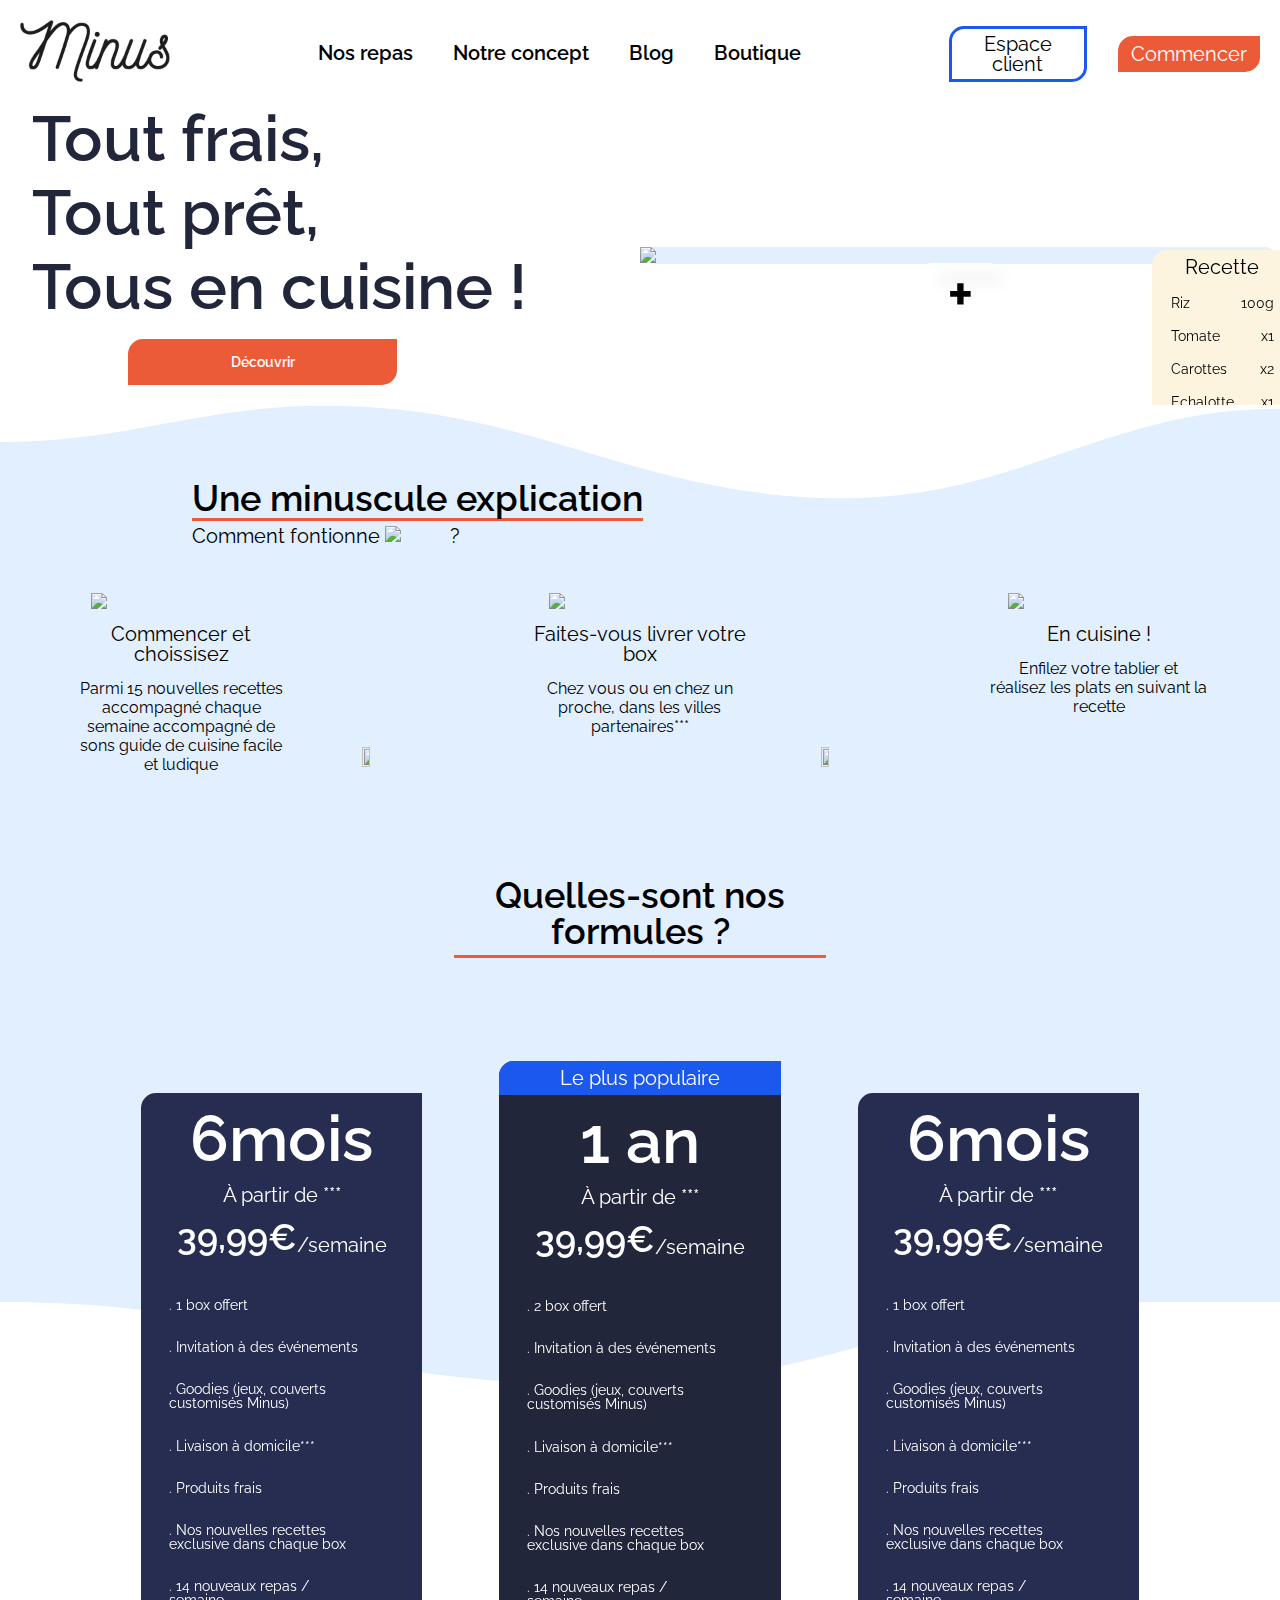
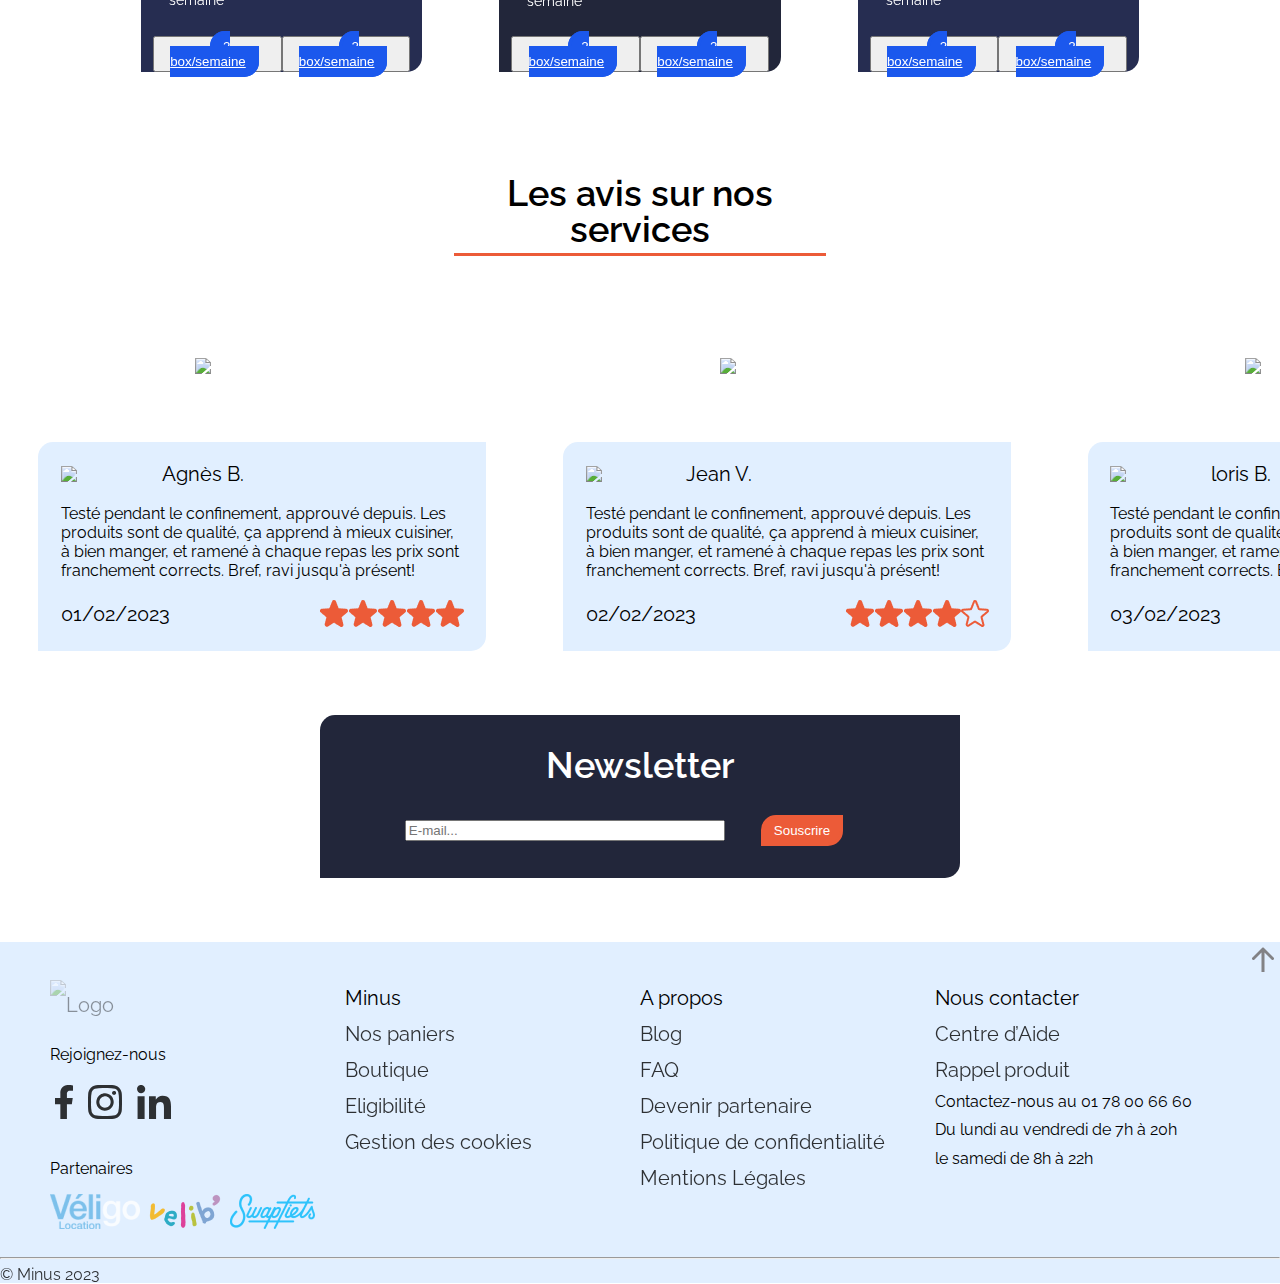
==== commit 39defc37: "modif btn" ====
--- a/index.html
+++ b/index.html
@@ -168,8 +168,8 @@
                     <div class="bas_mobile">
                         <h3>Faites votre choix</h3>
                         <div class="btn_mobile">
-                            <a href="repas.html" class="button">1 box/semaine</a href="repas.html">
-                            <a href="repas.html" class="button">2 box/semaine</a href="repas.html">
+                            <button><a href="repas.html" class="btn-bleu">1 box/semaine</a></button>
+                            <button><a href="repas.html" class="btn-bleu">2 box/semaine</a></button>
                         </div>
                     </div>
                 </div>
@@ -189,8 +189,8 @@
                     <div class="bas_mobile">
                         <h3>Faites votre choix</h3>
                         <div class="btn_mobile">
-                            <a href="repas.html" class="button">1 box/semaine</a href="repas.html">
-                            <a href="repas.html" class="button">2 box/semaine</a href="repas.html">
+                            <button><a href="repas.html" class="btn-bleu">2 box/semaine</a></button>
+                            <button><a href="repas.html" class="btn-bleu">2 box/semaine</a></button>
                         </div>
                     </div>
                 </div>
@@ -210,8 +210,8 @@
                     <div class="bas_mobile">
                         <h3>Faites votre choix</h3>
                         <div class="btn_mobile">
-                            <a href="repas.html" class="button">1 box/semaine</a href="repas.html">
-                            <a href="repas.html" class="button">2 box/semaine</a href="repas.html">
+                            <button><a href="repas.html" class="btn-bleu">2 box/semaine</a></button>
+                            <button><a href="repas.html" class="btn-bleu">2 box/semaine</a></button>
                         </div>
                     </div>
                 </div>
@@ -233,8 +233,8 @@
                             <li><h5>. 14 nouveaux repas / semaine</h5><img class="check"src="image/check box.png" alt=""></li>
                         </ul>
                     <div class="btnabo">
-                        <button class="btn-bleu">1 box/semaine</button>
-                        <button class="btn-bleu">2 box/semaine</button>
+                        <button><a href="repas.html" class="btn-bleu">2 box/semaine</a></button>
+                        <button><a href="repas.html" class="btn-bleu">2 box/semaine</a></button>
                     </div>
                 </div>
                 <div class="abonnement abonnement-1-an">
@@ -254,8 +254,8 @@
                             <li><h5>. 14 nouveaux repas / semaine</h5><img class="check"src="image/check box.png" alt=""></li>
                         </ul>
                     <div class="btnabo">
-                        <a href="repas.html" class="btn-bleu">1 box/semaine</a href="repas.html">
-                        <a href="repas.html" class="btn-bleu">2 box/semaine</a href="repas.html">
+                        <button><a href="repas.html" class="btn-bleu">2 box/semaine</a></button>
+                        <button><a href="repas.html" class="btn-bleu">2 box/semaine</a></button>
                     </div>
                 </div>
                 <div class="abonnement">
@@ -274,8 +274,8 @@
                             <li><h5>. 14 nouveaux repas / semaine</h5><img class="check"src="image/check box non.png" alt=""></li>
                         </ul>
                         <div class="btnabo">
-                            <a href="repas.html" class="btn-bleu">1 box/semaine</a href="repas.html">
-                            <a href="repas.html" class="btn-bleu">2 box/semaine</a href="repas.html">
+                            <button><a href="repas.html" class="btn-bleu">2 box/semaine</a></button>
+                            <button><a href="repas.html" class="btn-bleu">2 box/semaine</a></button>
                         </div>
                 </div>
             </div> 
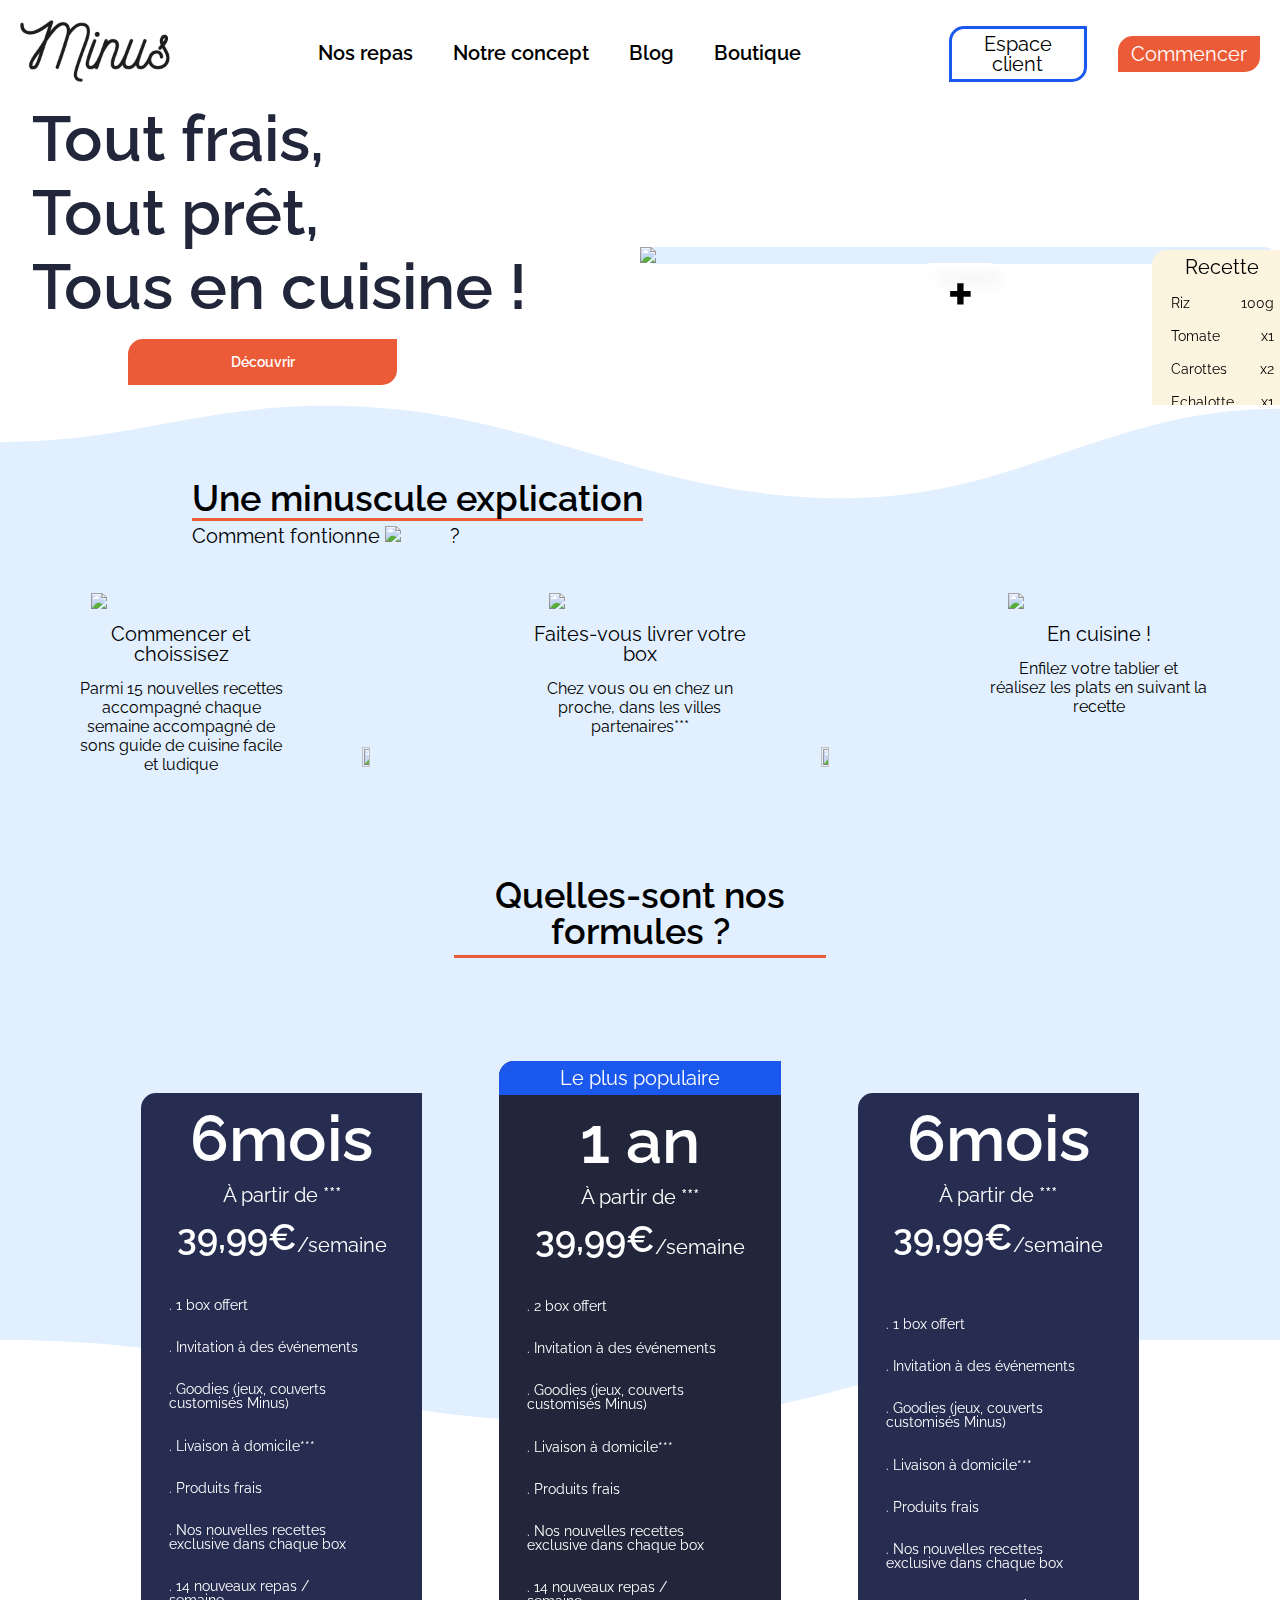
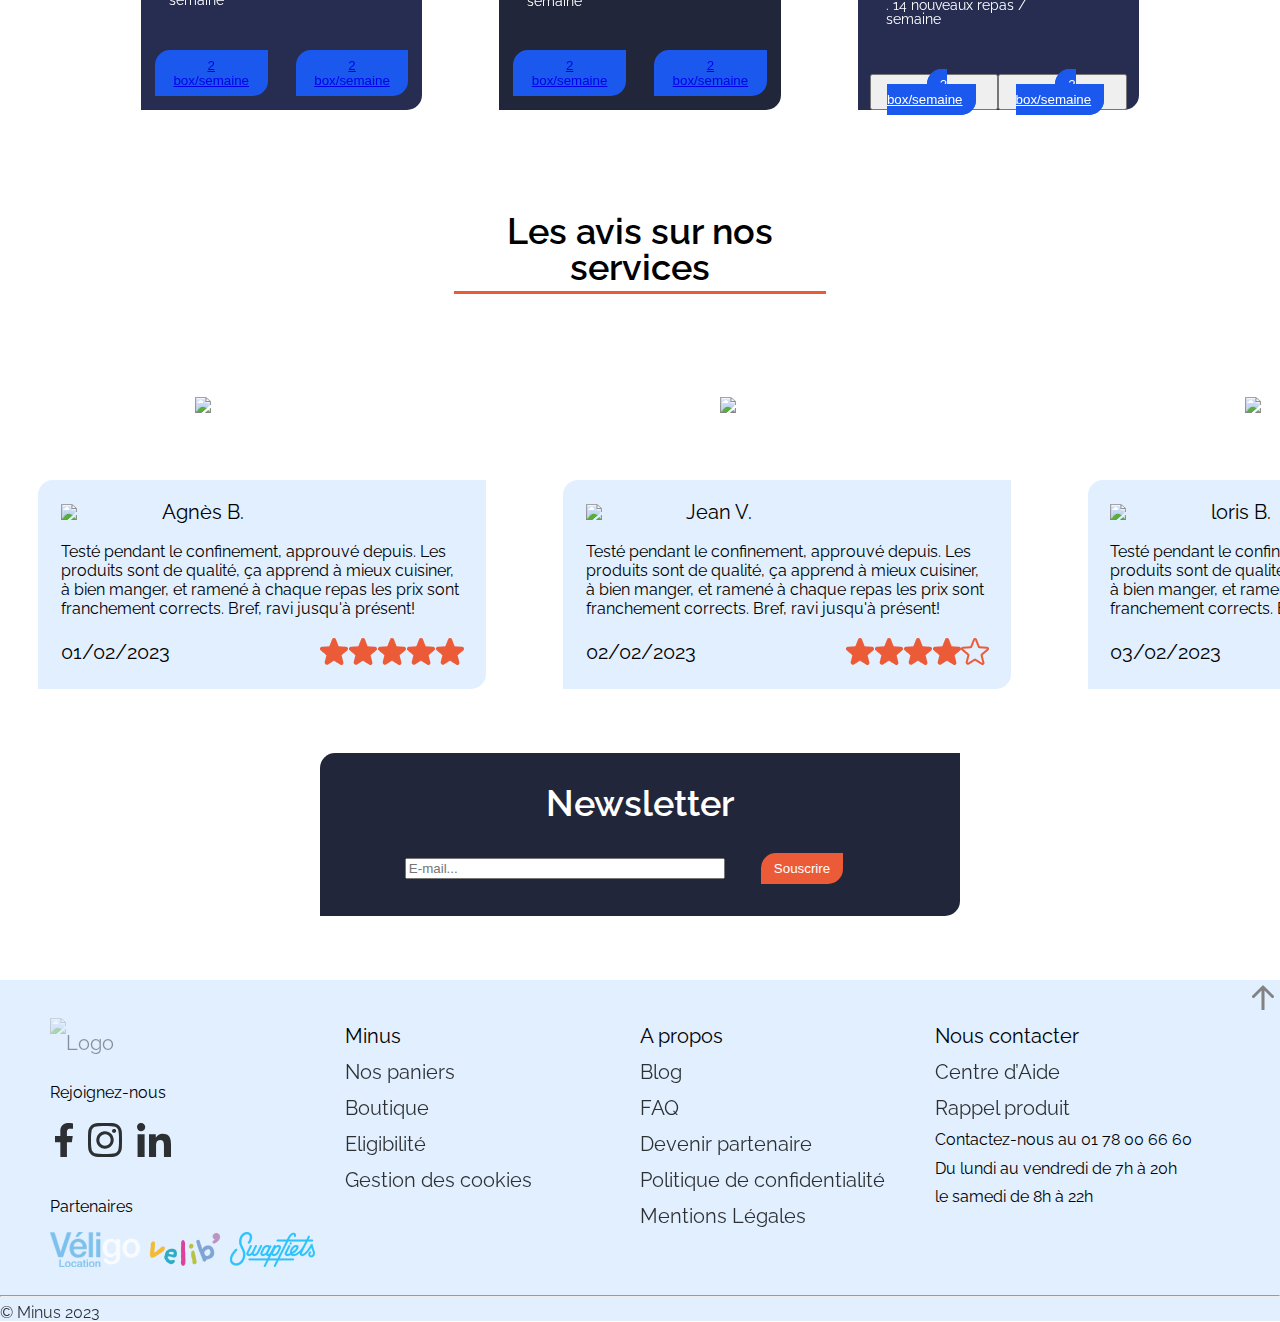
==== commit cc1597e3: "Update index.html" ====
--- a/index.html
+++ b/index.html
@@ -168,8 +168,8 @@
                     <div class="bas_mobile">
                         <h3>Faites votre choix</h3>
                         <div class="btn_mobile">
-                            <button><a href="repas.html" class="btn-bleu">1 box/semaine</a></button>
-                            <button><a href="repas.html" class="btn-bleu">2 box/semaine</a></button>
+                            <button class="btn-bleu"><a href="repas.html">1 box/semaine</a></button>
+                            <button class="btn-bleu"><a href="repas.html">2 box/semaine</a></button>
                         </div>
                     </div>
                 </div>
@@ -189,8 +189,8 @@
                     <div class="bas_mobile">
                         <h3>Faites votre choix</h3>
                         <div class="btn_mobile">
-                            <button><a href="repas.html" class="btn-bleu">2 box/semaine</a></button>
-                            <button><a href="repas.html" class="btn-bleu">2 box/semaine</a></button>
+                            <button class="btn-bleu"><a href="repas.html">2 box/semaine</a></button>
+                            <button class="btn-bleu"><a href="repas.html">2 box/semaine</a></button>
                         </div>
                     </div>
                 </div>
@@ -210,8 +210,8 @@
                     <div class="bas_mobile">
                         <h3>Faites votre choix</h3>
                         <div class="btn_mobile">
-                            <button><a href="repas.html" class="btn-bleu">2 box/semaine</a></button>
-                            <button><a href="repas.html" class="btn-bleu">2 box/semaine</a></button>
+                            <button class="btn-bleu"><a href="repas.html">2 box/semaine</a></button>
+                            <button class="btn-bleu"><a href="repas.html">2 box/semaine</a></button>
                         </div>
                     </div>
                 </div>
@@ -233,8 +233,8 @@
                             <li><h5>. 14 nouveaux repas / semaine</h5><img class="check"src="image/check box.png" alt=""></li>
                         </ul>
                     <div class="btnabo">
-                        <button><a href="repas.html" class="btn-bleu">2 box/semaine</a></button>
-                        <button><a href="repas.html" class="btn-bleu">2 box/semaine</a></button>
+                        <button class="btn-bleu"><a href="repas.html" >2 box/semaine</a></button>
+                        <button class="btn-bleu"><a href="repas.html" >2 box/semaine</a></button>
                     </div>
                 </div>
                 <div class="abonnement abonnement-1-an">
@@ -254,8 +254,8 @@
                             <li><h5>. 14 nouveaux repas / semaine</h5><img class="check"src="image/check box.png" alt=""></li>
                         </ul>
                     <div class="btnabo">
-                        <button><a href="repas.html" class="btn-bleu">2 box/semaine</a></button>
-                        <button><a href="repas.html" class="btn-bleu">2 box/semaine</a></button>
+                        <button class="btn-bleu"><a href="repas.html">2 box/semaine</a></button>
+                        <button class="btn-bleu"><a href="repas.html">2 box/semaine</a></button>
                     </div>
                 </div>
                 <div class="abonnement">
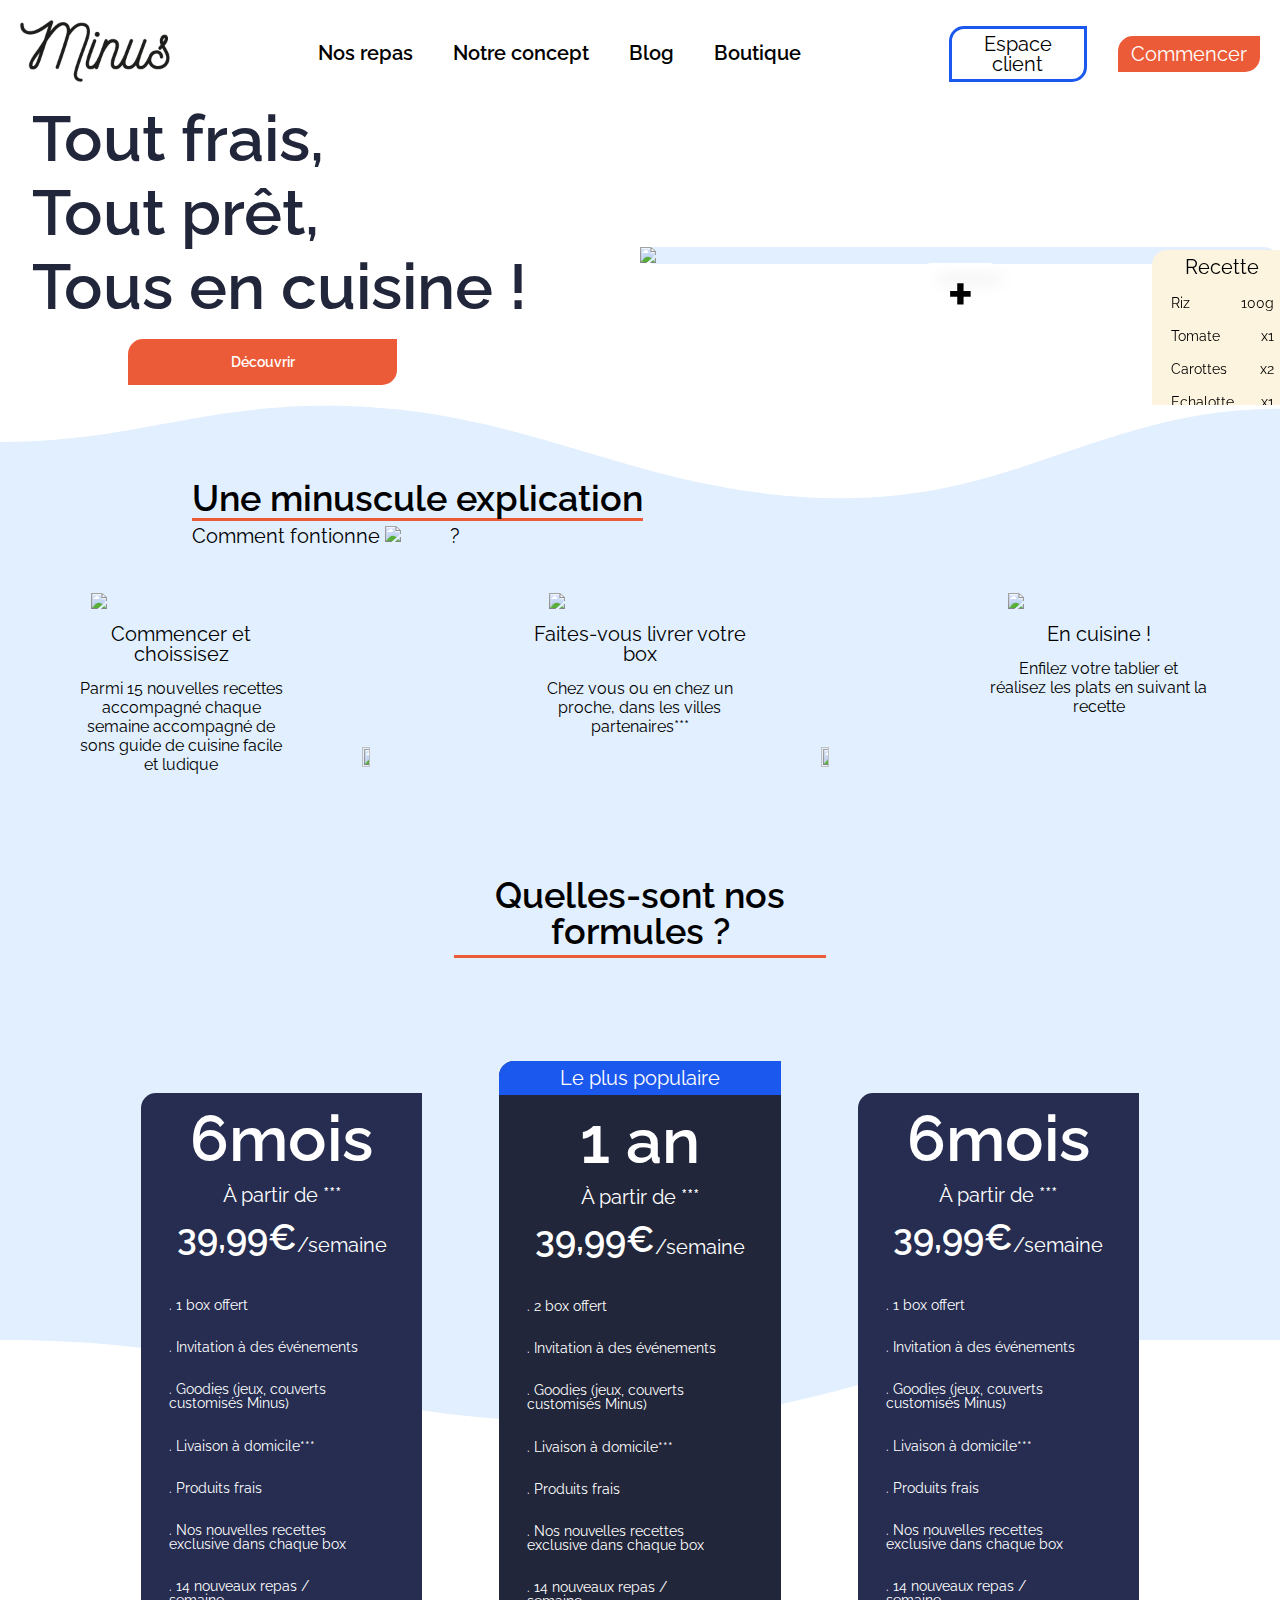
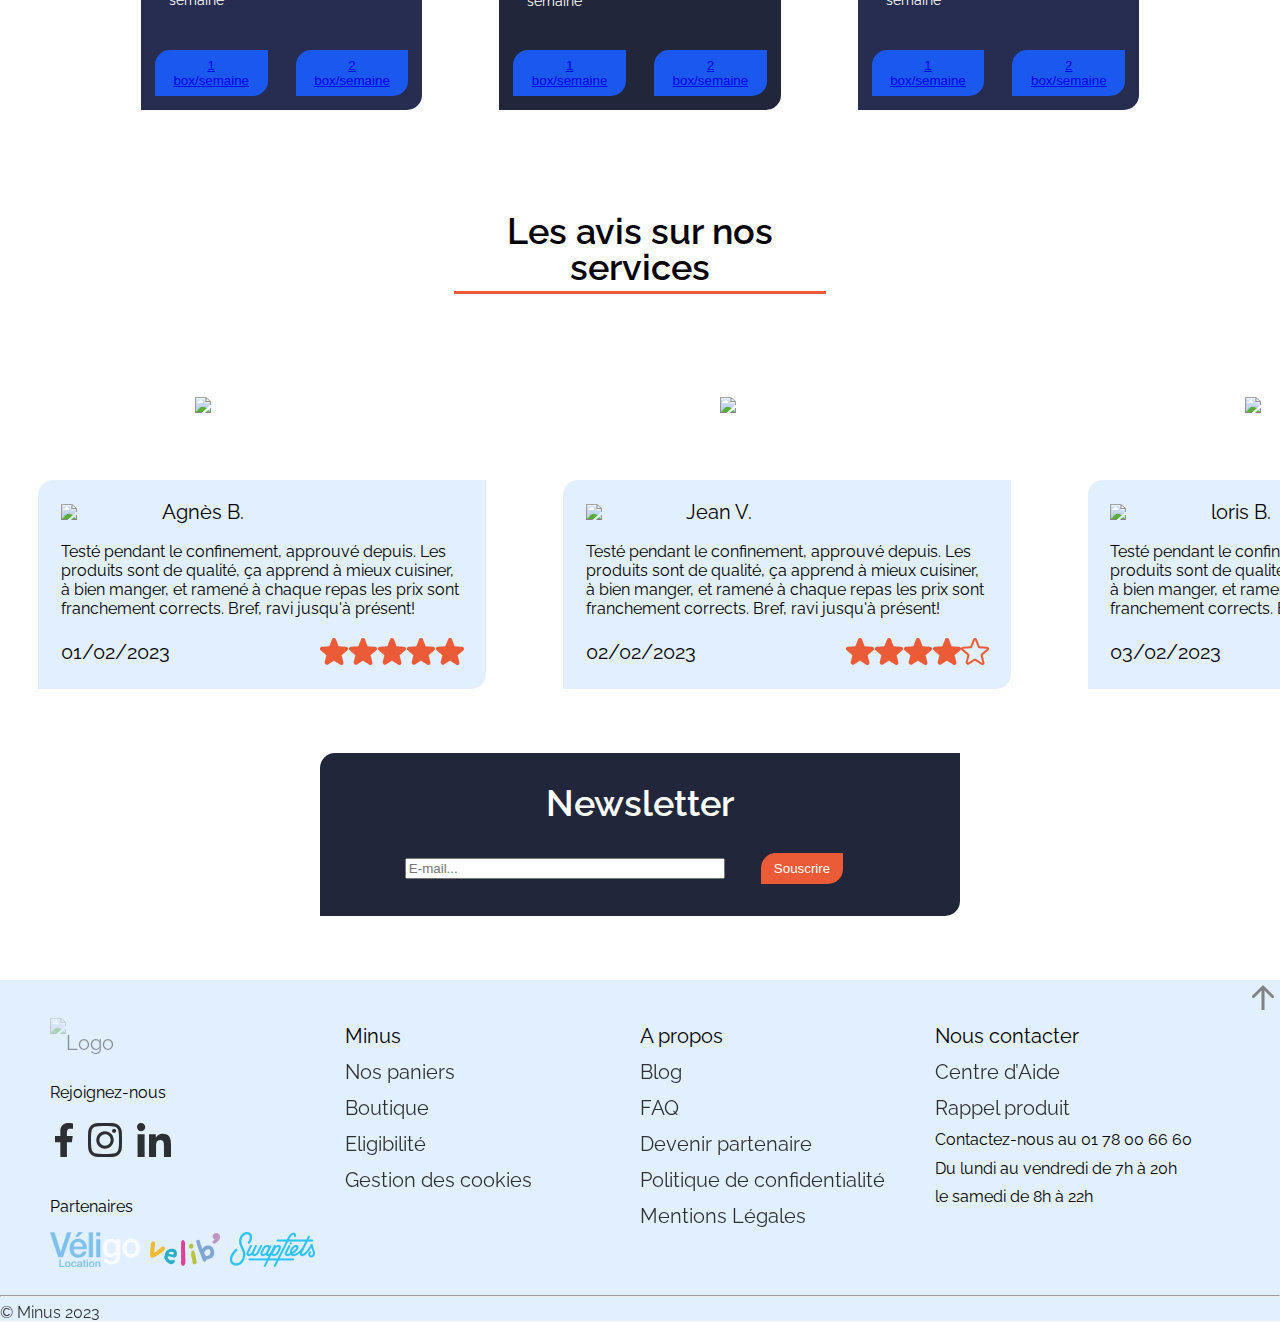
==== commit 7afff43a: "modif" ====
--- a/index.html
+++ b/index.html
@@ -189,7 +189,7 @@
                     <div class="bas_mobile">
                         <h3>Faites votre choix</h3>
                         <div class="btn_mobile">
-                            <button class="btn-bleu"><a href="repas.html">2 box/semaine</a></button>
+                            <button class="btn-bleu"><a href="repas.html">1 box/semaine</a></button>
                             <button class="btn-bleu"><a href="repas.html">2 box/semaine</a></button>
                         </div>
                     </div>
@@ -210,7 +210,7 @@
                     <div class="bas_mobile">
                         <h3>Faites votre choix</h3>
                         <div class="btn_mobile">
-                            <button class="btn-bleu"><a href="repas.html">2 box/semaine</a></button>
+                            <button class="btn-bleu"><a href="repas.html">1 box/semaine</a></button>
                             <button class="btn-bleu"><a href="repas.html">2 box/semaine</a></button>
                         </div>
                     </div>
@@ -233,7 +233,7 @@
                             <li><h5>. 14 nouveaux repas / semaine</h5><img class="check"src="image/check box.png" alt=""></li>
                         </ul>
                     <div class="btnabo">
-                        <button class="btn-bleu"><a href="repas.html" >2 box/semaine</a></button>
+                        <button class="btn-bleu"><a href="repas.html" >1 box/semaine</a></button>
                         <button class="btn-bleu"><a href="repas.html" >2 box/semaine</a></button>
                     </div>
                 </div>
@@ -254,7 +254,7 @@
                             <li><h5>. 14 nouveaux repas / semaine</h5><img class="check"src="image/check box.png" alt=""></li>
                         </ul>
                     <div class="btnabo">
-                        <button class="btn-bleu"><a href="repas.html">2 box/semaine</a></button>
+                        <button class="btn-bleu"><a href="repas.html">1 box/semaine</a></button>
                         <button class="btn-bleu"><a href="repas.html">2 box/semaine</a></button>
                     </div>
                 </div>
@@ -274,8 +274,8 @@
                             <li><h5>. 14 nouveaux repas / semaine</h5><img class="check"src="image/check box non.png" alt=""></li>
                         </ul>
                         <div class="btnabo">
-                            <button><a href="repas.html" class="btn-bleu">2 box/semaine</a></button>
-                            <button><a href="repas.html" class="btn-bleu">2 box/semaine</a></button>
+                            <button class="btn-bleu"><a href="repas.html" >1 box/semaine</a></button>
+                            <button class="btn-bleu"><a href="repas.html" >2 box/semaine</a></button>
                         </div>
                 </div>
             </div> 
--- a/accueil.css
+++ b/accueil.css
@@ -172,8 +172,7 @@
     color: rgba(34, 38, 58, 1);
 }
 
-.TEC{ 
-}
+
     
 .Tousen{ 
     
@@ -459,6 +458,10 @@
     margin: 5%;
 
 }
+.btn_mobile a{
+    color: white;
+    text-decoration: none;
+}
 .btn-bleu:hover{
     background-color: rgba(0, 0, 0, 0);
     color: white;
@@ -613,7 +616,8 @@
     display: none;
 }
 
-@media screen and (max-width:720px){
+
+@media screen and (max-width:780px){
     h1{
         font-weight: bold;
         Font-size: 24px;
--- a/accueil.css
+++ b/accueil.css
@@ -172,8 +172,7 @@
     color: rgba(34, 38, 58, 1);
 }
 
-.TEC{ 
-}
+
     
 .Tousen{ 
     
@@ -459,6 +458,10 @@
     margin: 5%;
 
 }
+.btn_mobile a{
+    color: white;
+    text-decoration: none;
+}
 .btn-bleu:hover{
     background-color: rgba(0, 0, 0, 0);
     color: white;
@@ -613,7 +616,8 @@
     display: none;
 }
 
-@media screen and (max-width:720px){
+
+@media screen and (max-width:780px){
     h1{
         font-weight: bold;
         Font-size: 24px;
